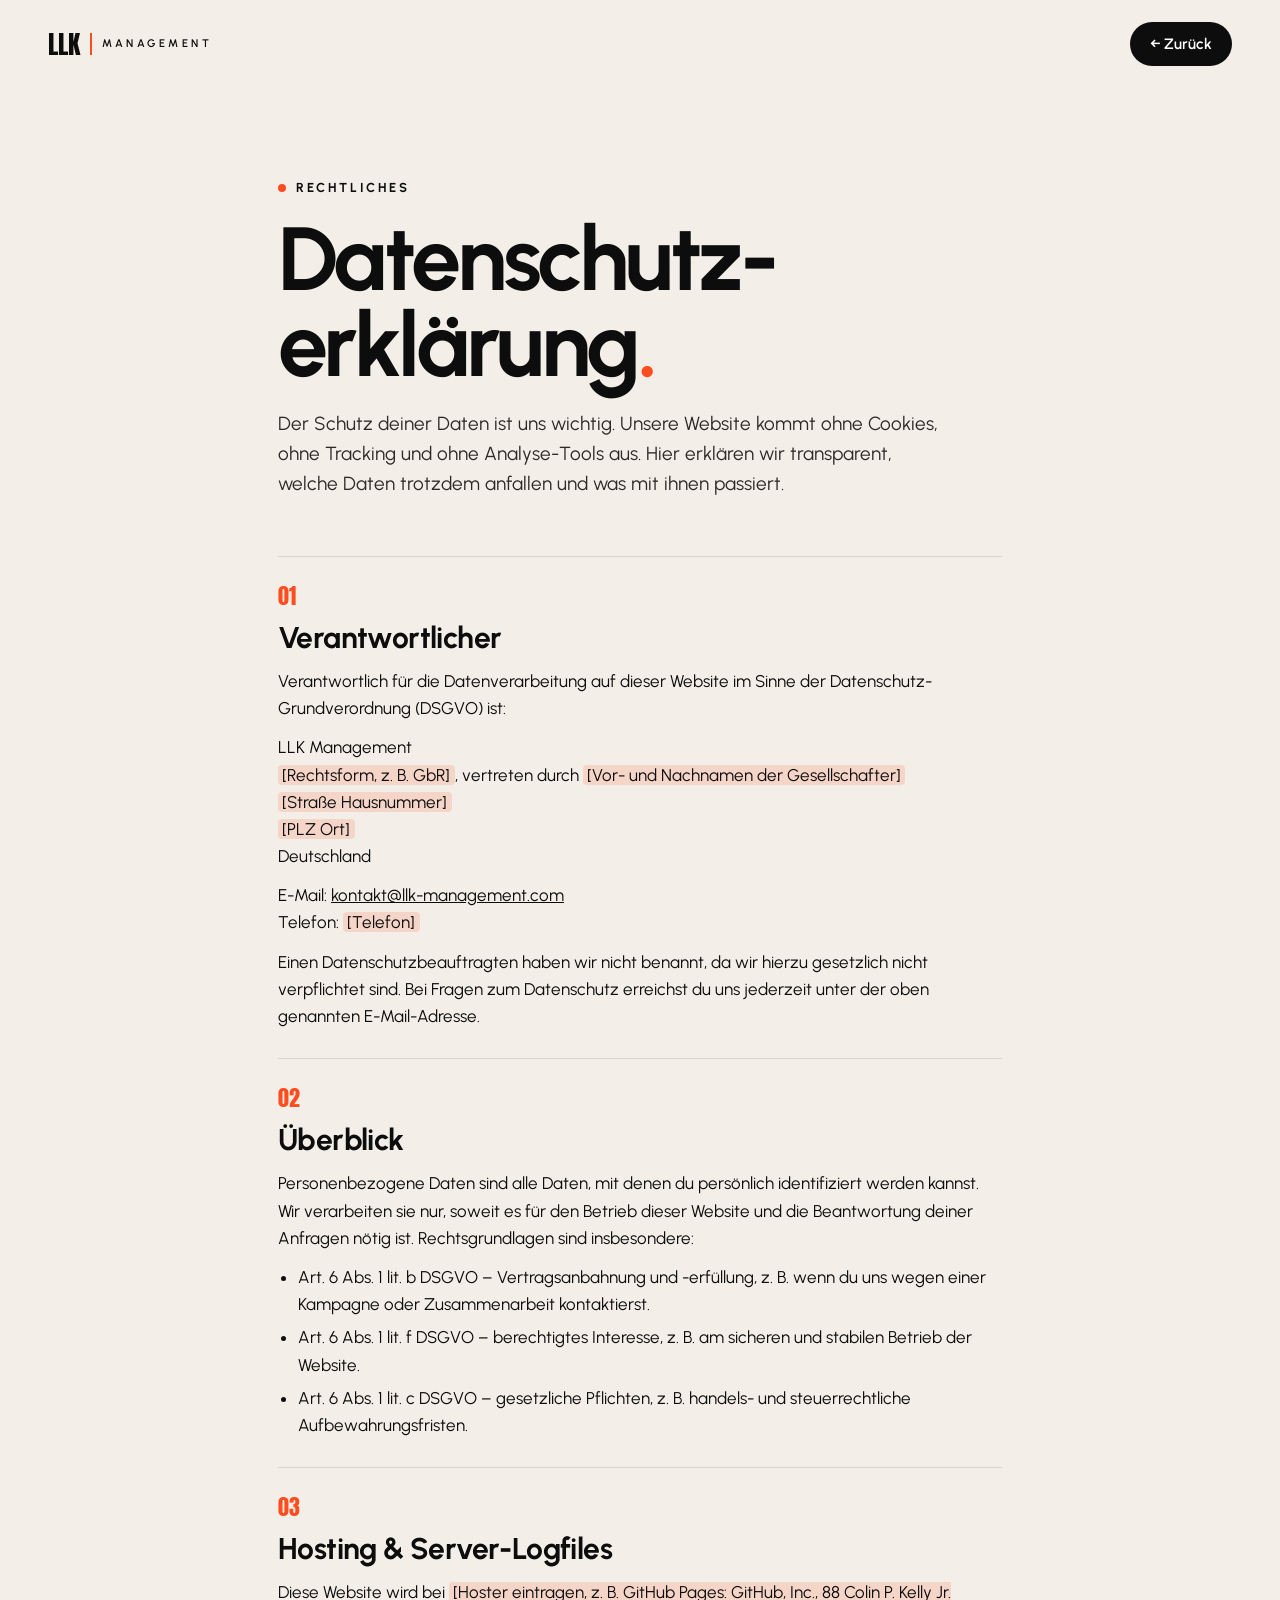
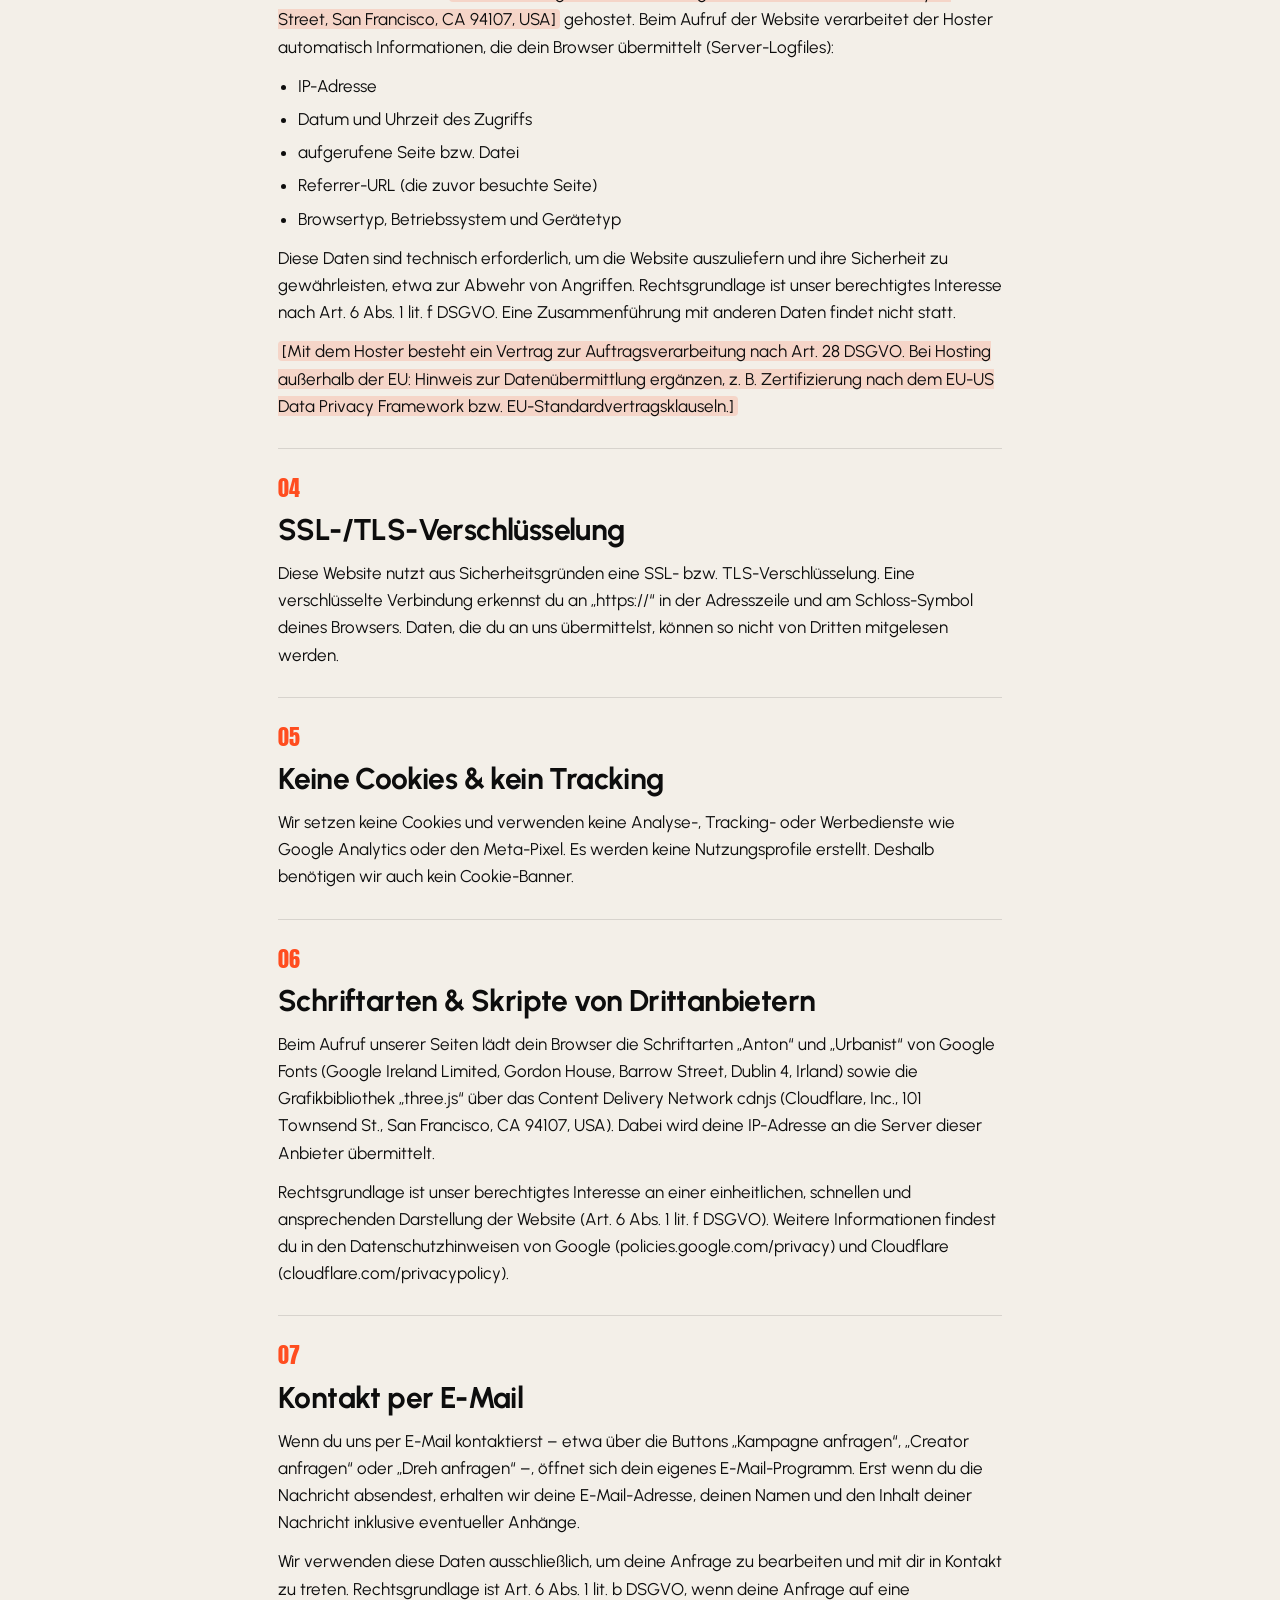
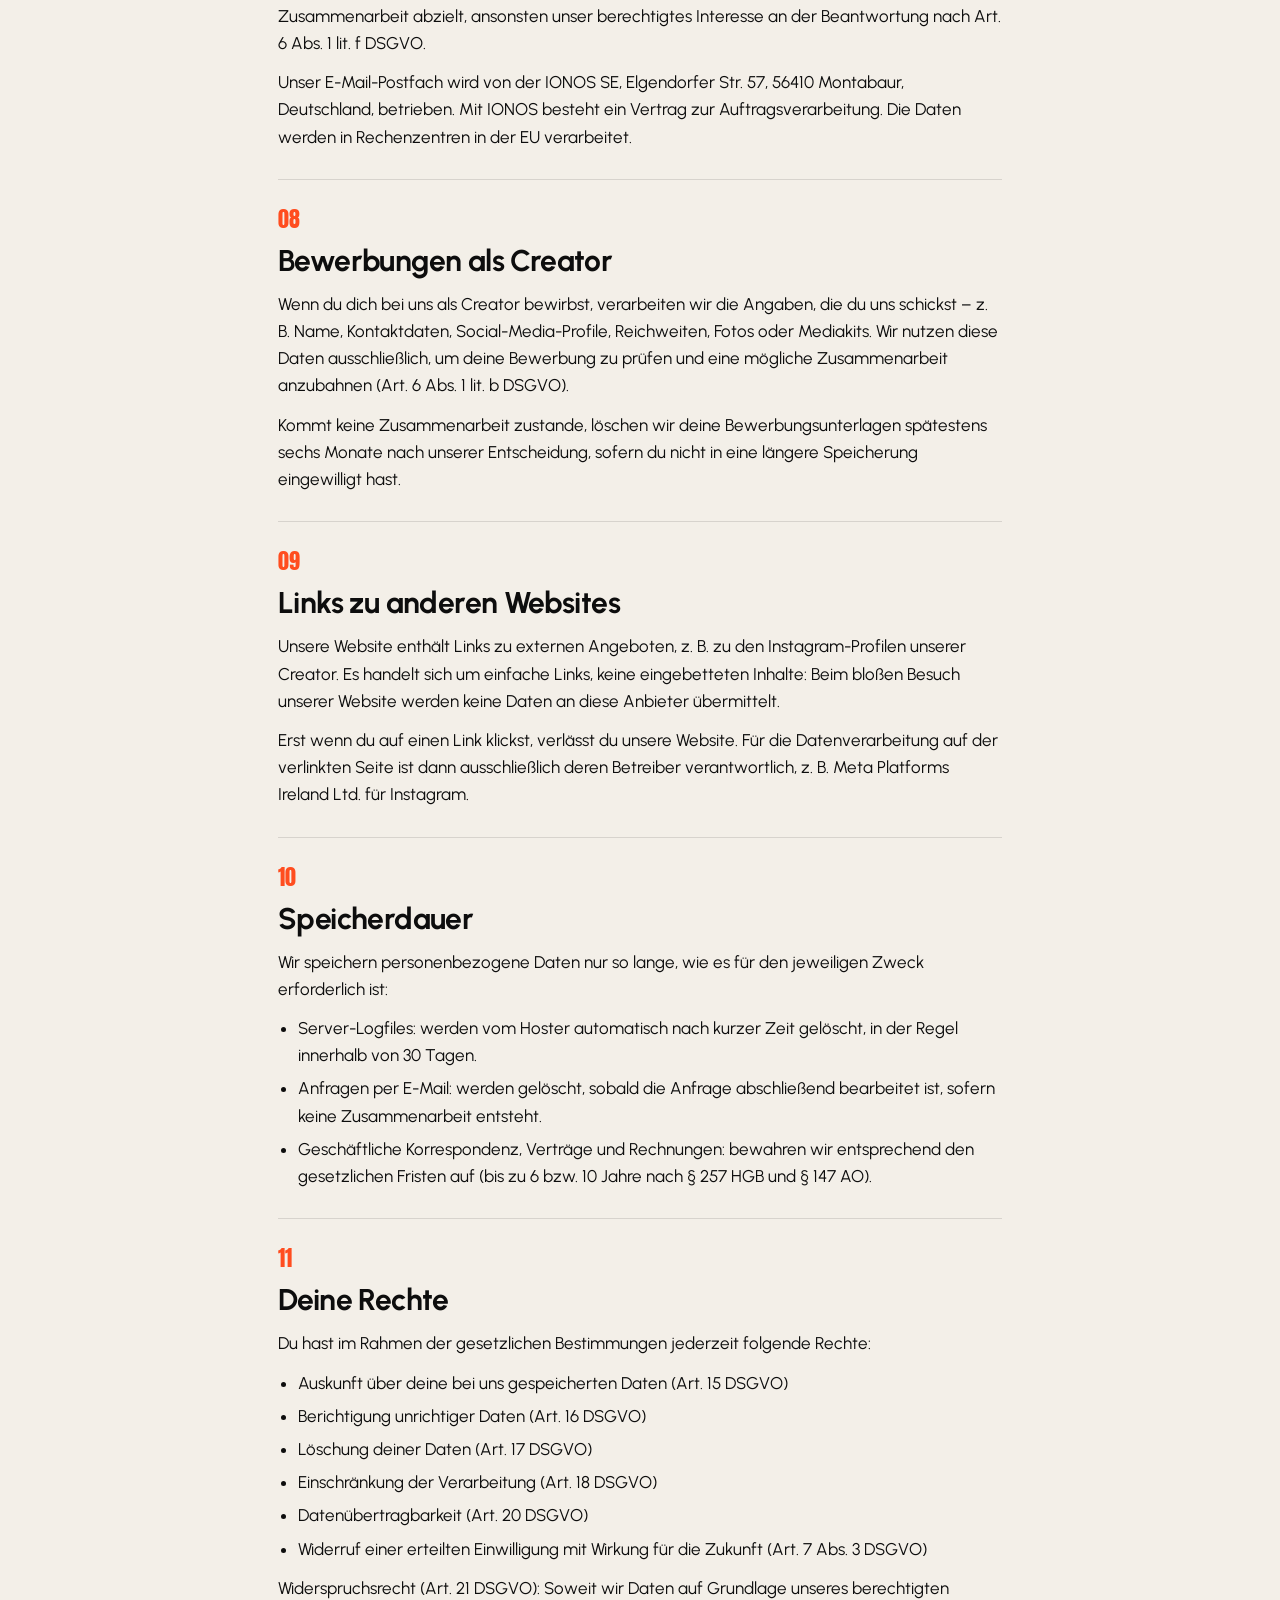
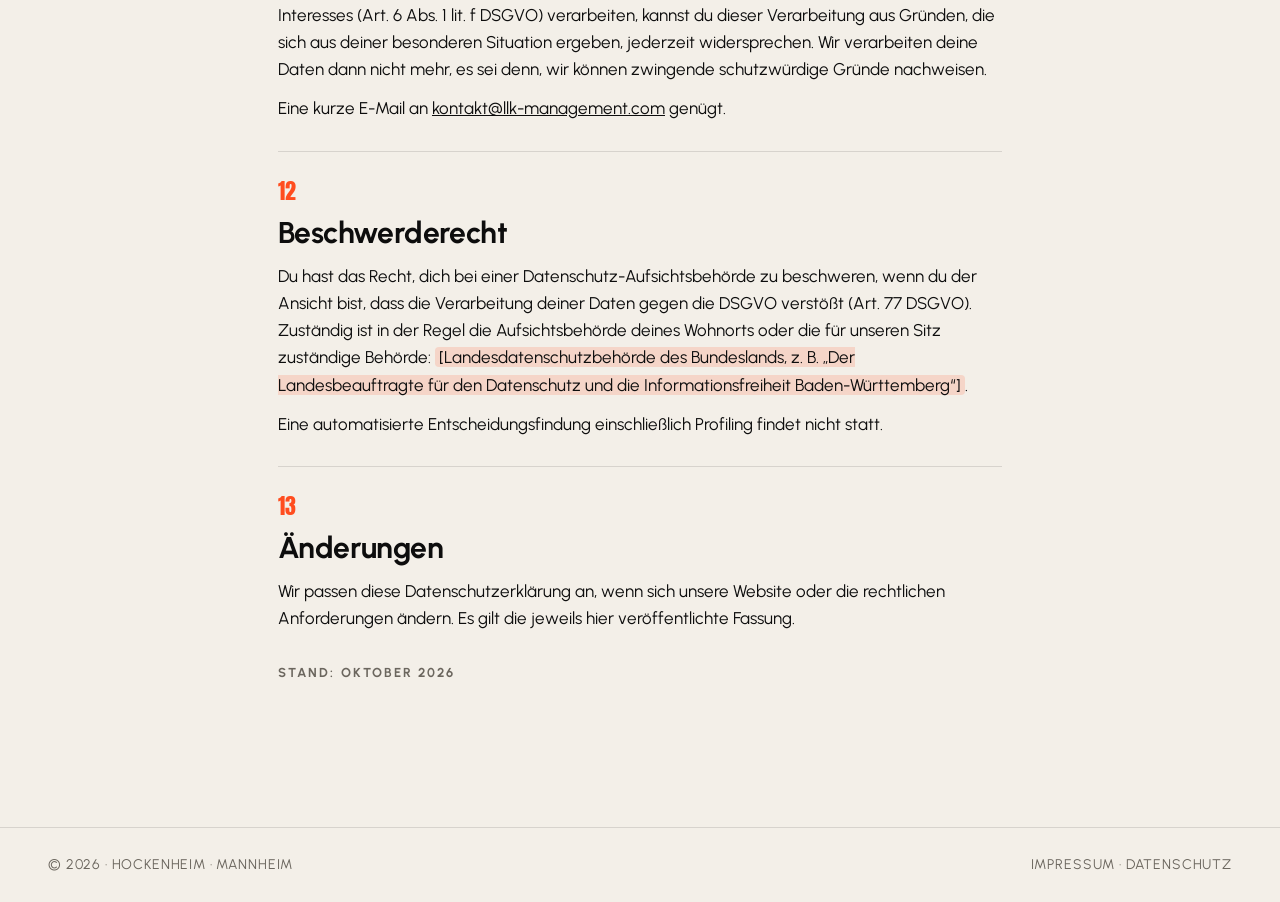
==== datenschutz.html @ 0dcd786d "Add files via upload" ====
<!doctype html>
<html lang="de">
<head>
<meta charset="utf-8">
<meta name="viewport" content="width=device-width, initial-scale=1">
<title>Datenschutzerklärung – LLK Management</title>
<link rel="preconnect" href="https://fonts.googleapis.com">
<link rel="preconnect" href="https://fonts.gstatic.com" crossorigin>
<link href="https://fonts.googleapis.com/css2?family=Anton&family=Urbanist:wght@400;500;600;700;800&display=swap" rel="stylesheet">
<style>
:root{--cream:#f3efe8;--ink:#0d0d0d;--muted:#6b665e;--line:rgba(13,13,13,.12);--orange:#ff4d1f;--display:"Anton",Impact,sans-serif;--sans:"Urbanist",system-ui,-apple-system,"Segoe UI",sans-serif;--pad:clamp(16px,4vw,48px)}
*{box-sizing:border-box;margin:0;padding:0}
html{-webkit-text-size-adjust:100%}
body{background:var(--cream);color:var(--ink);font-family:var(--sans);font-size:17px;line-height:1.6;-webkit-font-smoothing:antialiased}
a{color:inherit}
::selection{background:var(--orange);color:#fff}
.top{display:flex;align-items:center;justify-content:space-between;gap:16px;padding:22px var(--pad)}
.logo{display:flex;align-items:center;gap:10px;font-weight:800;text-decoration:none}
.logo b{font-family:var(--display);font-weight:400;font-size:26px;line-height:1}
.logo i{width:2px;height:22px;background:var(--orange);display:block}
.logo span{font-size:11px;letter-spacing:.32em;font-weight:600}
.back{display:inline-flex;align-items:center;gap:10px;height:44px;padding:0 20px;border-radius:999px;background:var(--ink);color:#fff;text-decoration:none;font-weight:600;font-size:15px;transition:background .3s}
.back:hover{background:var(--orange)}
main{max-width:820px;margin:0 auto;padding:clamp(40px,7vw,90px) var(--pad) clamp(70px,9vw,130px)}
.eyebrow{font-size:13px;letter-spacing:.2em;font-weight:700;text-transform:uppercase;display:flex;align-items:center;gap:10px}
.eyebrow::before{content:"";width:8px;height:8px;border-radius:50%;background:var(--orange)}
h1{font-size:clamp(40px,7vw,92px);line-height:.95;font-weight:700;letter-spacing:-.04em;margin:18px 0 22px;hyphens:auto;-webkit-hyphens:auto;overflow-wrap:break-word}
h1 em{font-style:normal;color:var(--orange)}
.lead{font-size:19px;color:#2d2a26;max-width:60ch;margin-bottom:clamp(30px,5vw,56px)}
section{padding:28px 0;border-top:1px solid var(--line)}
.num{font-family:var(--display);font-size:22px;color:var(--orange);line-height:1}
h2{font-size:clamp(22px,2.6vw,30px);line-height:1.1;font-weight:700;letter-spacing:-.02em;margin:8px 0 14px}
p+p,p+ul,ul+p{margin-top:12px}
ul{padding-left:1.2em}
li{margin-top:6px}
mark{background:rgba(255,77,31,.16);color:inherit;padding:0 .25em;border-radius:4px}
.stand{margin-top:30px;font-size:13px;letter-spacing:.16em;font-weight:700;color:var(--muted);text-transform:uppercase}
footer{padding:26px var(--pad);border-top:1px solid var(--line);display:flex;justify-content:space-between;gap:16px;flex-wrap:wrap;font-size:14px;color:var(--muted);letter-spacing:.06em}
footer a{text-decoration:none}footer a:hover{color:var(--orange)}
</style>
</head>
<body>

<header class="top">
  <a href="index.html" class="logo" aria-label="LLK Management – Startseite"><b>LLK</b><i></i><span>MANAGEMENT</span></a>
  <a href="index.html" class="back">← Zurück</a>
</header>

<main>
  <span class="eyebrow">Rechtliches</span>
  <h1>Datenschutz&shy;erklärung<em>.</em></h1>
  <p class="lead">Der Schutz deiner Daten ist uns wichtig. Unsere Website kommt ohne Cookies, ohne Tracking und ohne Analyse-Tools aus. Hier erklären wir transparent, welche Daten trotzdem anfallen und was mit ihnen passiert.</p>

  <section>
    <span class="num">01</span>
    <h2>Verantwortlicher</h2>
    <p>Verantwortlich für die Datenverarbeitung auf dieser Website im Sinne der Datenschutz-Grundverordnung (DSGVO) ist:</p>
    <p>LLK Management<br>
    <mark>[Rechtsform, z. B. GbR]</mark>, vertreten durch <mark>[Vor- und Nachnamen der Gesellschafter]</mark><br>
    <mark>[Straße Hausnummer]</mark><br>
    <mark>[PLZ Ort]</mark><br>
    Deutschland</p>
    <p>E-Mail: <a href="mailto:kontakt@llk-management.com">kontakt@llk-management.com</a><br>
    Telefon: <mark>[Telefon]</mark></p>
    <p>Einen Datenschutzbeauftragten haben wir nicht benannt, da wir hierzu gesetzlich nicht verpflichtet sind. Bei Fragen zum Datenschutz erreichst du uns jederzeit unter der oben genannten E-Mail-Adresse.</p>
  </section>

  <section>
    <span class="num">02</span>
    <h2>Überblick</h2>
    <p>Personenbezogene Daten sind alle Daten, mit denen du persönlich identifiziert werden kannst. Wir verarbeiten sie nur, soweit es für den Betrieb dieser Website und die Beantwortung deiner Anfragen nötig ist. Rechtsgrundlagen sind insbesondere:</p>
    <ul>
      <li>Art. 6 Abs. 1 lit. b DSGVO – Vertragsanbahnung und -erfüllung, z. B. wenn du uns wegen einer Kampagne oder Zusammenarbeit kontaktierst.</li>
      <li>Art. 6 Abs. 1 lit. f DSGVO – berechtigtes Interesse, z. B. am sicheren und stabilen Betrieb der Website.</li>
      <li>Art. 6 Abs. 1 lit. c DSGVO – gesetzliche Pflichten, z. B. handels- und steuerrechtliche Aufbewahrungsfristen.</li>
    </ul>
  </section>

  <section>
    <span class="num">03</span>
    <h2>Hosting &amp; Server-Logfiles</h2>
    <p>Diese Website wird bei <mark>[Hoster eintragen, z. B. GitHub Pages: GitHub, Inc., 88 Colin P. Kelly Jr. Street, San Francisco, CA 94107, USA]</mark> gehostet. Beim Aufruf der Website verarbeitet der Hoster automatisch Informationen, die dein Browser übermittelt (Server-Logfiles):</p>
    <ul>
      <li>IP-Adresse</li>
      <li>Datum und Uhrzeit des Zugriffs</li>
      <li>aufgerufene Seite bzw. Datei</li>
      <li>Referrer-URL (die zuvor besuchte Seite)</li>
      <li>Browsertyp, Betriebssystem und Gerätetyp</li>
    </ul>
    <p>Diese Daten sind technisch erforderlich, um die Website auszuliefern und ihre Sicherheit zu gewährleisten, etwa zur Abwehr von Angriffen. Rechtsgrundlage ist unser berechtigtes Interesse nach Art. 6 Abs. 1 lit. f DSGVO. Eine Zusammenführung mit anderen Daten findet nicht statt.</p>
    <p><mark>[Mit dem Hoster besteht ein Vertrag zur Auftragsverarbeitung nach Art. 28 DSGVO. Bei Hosting außerhalb der EU: Hinweis zur Datenübermittlung ergänzen, z. B. Zertifizierung nach dem EU-US Data Privacy Framework bzw. EU-Standardvertragsklauseln.]</mark></p>
  </section>

  <section>
    <span class="num">04</span>
    <h2>SSL-/TLS-Verschlüsselung</h2>
    <p>Diese Website nutzt aus Sicherheitsgründen eine SSL- bzw. TLS-Verschlüsselung. Eine verschlüsselte Verbindung erkennst du an „https://“ in der Adresszeile und am Schloss-Symbol deines Browsers. Daten, die du an uns übermittelst, können so nicht von Dritten mitgelesen werden.</p>
  </section>

  <section>
    <span class="num">05</span>
    <h2>Keine Cookies &amp; kein Tracking</h2>
    <p>Wir setzen keine Cookies und verwenden keine Analyse-, Tracking- oder Werbedienste wie Google Analytics oder den Meta-Pixel. Es werden keine Nutzungsprofile erstellt. Deshalb benötigen wir auch kein Cookie-Banner.</p>
  </section>

  <section>
    <span class="num">06</span>
    <h2>Schriftarten &amp; Skripte von Drittanbietern</h2>
    <p>Beim Aufruf unserer Seiten lädt dein Browser die Schriftarten „Anton“ und „Urbanist“ von Google Fonts (Google Ireland Limited, Gordon House, Barrow Street, Dublin 4, Irland) sowie die Grafikbibliothek „three.js“ über das Content Delivery Network cdnjs (Cloudflare, Inc., 101 Townsend St., San Francisco, CA 94107, USA). Dabei wird deine IP-Adresse an die Server dieser Anbieter übermittelt.</p>
    <p>Rechtsgrundlage ist unser berechtigtes Interesse an einer einheitlichen, schnellen und ansprechenden Darstellung der Website (Art. 6 Abs. 1 lit. f DSGVO). Weitere Informationen findest du in den Datenschutzhinweisen von Google (policies.google.com/privacy) und Cloudflare (cloudflare.com/privacypolicy).</p>
  </section>

  <section>
    <span class="num">07</span>
    <h2>Kontakt per E-Mail</h2>
    <p>Wenn du uns per E-Mail kontaktierst – etwa über die Buttons „Kampagne anfragen“, „Creator anfragen“ oder „Dreh anfragen“ –, öffnet sich dein eigenes E-Mail-Programm. Erst wenn du die Nachricht absendest, erhalten wir deine E-Mail-Adresse, deinen Namen und den Inhalt deiner Nachricht inklusive eventueller Anhänge.</p>
    <p>Wir verwenden diese Daten ausschließlich, um deine Anfrage zu bearbeiten und mit dir in Kontakt zu treten. Rechtsgrundlage ist Art. 6 Abs. 1 lit. b DSGVO, wenn deine Anfrage auf eine Zusammenarbeit abzielt, ansonsten unser berechtigtes Interesse an der Beantwortung nach Art. 6 Abs. 1 lit. f DSGVO.</p>
    <p>Unser E-Mail-Postfach wird von der IONOS SE, Elgendorfer Str. 57, 56410 Montabaur, Deutschland, betrieben. Mit IONOS besteht ein Vertrag zur Auftragsverarbeitung. Die Daten werden in Rechenzentren in der EU verarbeitet.</p>
  </section>

  <section>
    <span class="num">08</span>
    <h2>Bewerbungen als Creator</h2>
    <p>Wenn du dich bei uns als Creator bewirbst, verarbeiten wir die Angaben, die du uns schickst – z. B. Name, Kontaktdaten, Social-Media-Profile, Reichweiten, Fotos oder Mediakits. Wir nutzen diese Daten ausschließlich, um deine Bewerbung zu prüfen und eine mögliche Zusammenarbeit anzubahnen (Art. 6 Abs. 1 lit. b DSGVO).</p>
    <p>Kommt keine Zusammenarbeit zustande, löschen wir deine Bewerbungsunterlagen spätestens sechs Monate nach unserer Entscheidung, sofern du nicht in eine längere Speicherung eingewilligt hast.</p>
  </section>

  <section>
    <span class="num">09</span>
    <h2>Links zu anderen Websites</h2>
    <p>Unsere Website enthält Links zu externen Angeboten, z. B. zu den Instagram-Profilen unserer Creator. Es handelt sich um einfache Links, keine eingebetteten Inhalte: Beim bloßen Besuch unserer Website werden keine Daten an diese Anbieter übermittelt.</p>
    <p>Erst wenn du auf einen Link klickst, verlässt du unsere Website. Für die Datenverarbeitung auf der verlinkten Seite ist dann ausschließlich deren Betreiber verantwortlich, z. B. Meta Platforms Ireland Ltd. für Instagram.</p>
  </section>

  <section>
    <span class="num">10</span>
    <h2>Speicherdauer</h2>
    <p>Wir speichern personenbezogene Daten nur so lange, wie es für den jeweiligen Zweck erforderlich ist:</p>
    <ul>
      <li>Server-Logfiles: werden vom Hoster automatisch nach kurzer Zeit gelöscht, in der Regel innerhalb von 30 Tagen.</li>
      <li>Anfragen per E-Mail: werden gelöscht, sobald die Anfrage abschließend bearbeitet ist, sofern keine Zusammenarbeit entsteht.</li>
      <li>Geschäftliche Korrespondenz, Verträge und Rechnungen: bewahren wir entsprechend den gesetzlichen Fristen auf (bis zu 6 bzw. 10 Jahre nach § 257 HGB und § 147 AO).</li>
    </ul>
  </section>

  <section>
    <span class="num">11</span>
    <h2>Deine Rechte</h2>
    <p>Du hast im Rahmen der gesetzlichen Bestimmungen jederzeit folgende Rechte:</p>
    <ul>
      <li>Auskunft über deine bei uns gespeicherten Daten (Art. 15 DSGVO)</li>
      <li>Berichtigung unrichtiger Daten (Art. 16 DSGVO)</li>
      <li>Löschung deiner Daten (Art. 17 DSGVO)</li>
      <li>Einschränkung der Verarbeitung (Art. 18 DSGVO)</li>
      <li>Datenübertragbarkeit (Art. 20 DSGVO)</li>
      <li>Widerruf einer erteilten Einwilligung mit Wirkung für die Zukunft (Art. 7 Abs. 3 DSGVO)</li>
    </ul>
    <p>Widerspruchsrecht (Art. 21 DSGVO): Soweit wir Daten auf Grundlage unseres berechtigten Interesses (Art. 6 Abs. 1 lit. f DSGVO) verarbeiten, kannst du dieser Verarbeitung aus Gründen, die sich aus deiner besonderen Situation ergeben, jederzeit widersprechen. Wir verarbeiten deine Daten dann nicht mehr, es sei denn, wir können zwingende schutzwürdige Gründe nachweisen.</p>
    <p>Eine kurze E-Mail an <a href="mailto:kontakt@llk-management.com">kontakt@llk-management.com</a> genügt.</p>
  </section>

  <section>
    <span class="num">12</span>
    <h2>Beschwerderecht</h2>
    <p>Du hast das Recht, dich bei einer Datenschutz-Aufsichtsbehörde zu beschweren, wenn du der Ansicht bist, dass die Verarbeitung deiner Daten gegen die DSGVO verstößt (Art. 77 DSGVO). Zuständig ist in der Regel die Aufsichtsbehörde deines Wohnorts oder die für unseren Sitz zuständige Behörde: <mark>[Landesdatenschutzbehörde des Bundeslands, z. B. „Der Landesbeauftragte für den Datenschutz und die Informationsfreiheit Baden-Württemberg“]</mark>.</p>
    <p>Eine automatisierte Entscheidungsfindung einschließlich Profiling findet nicht statt.</p>
  </section>

  <section>
    <span class="num">13</span>
    <h2>Änderungen</h2>
    <p>Wir passen diese Datenschutzerklärung an, wenn sich unsere Website oder die rechtlichen Anforderungen ändern. Es gilt die jeweils hier veröffentlichte Fassung.</p>
    <p class="stand">Stand: Oktober 2026</p>
  </section>
</main>

<footer>
  <span>© 2026 · HOCKENHEIM · MANNHEIM</span>
  <span><a href="impressum.html">IMPRESSUM</a> · <a href="datenschutz.html">DATENSCHUTZ</a></span>
</footer>

</body>
</html>
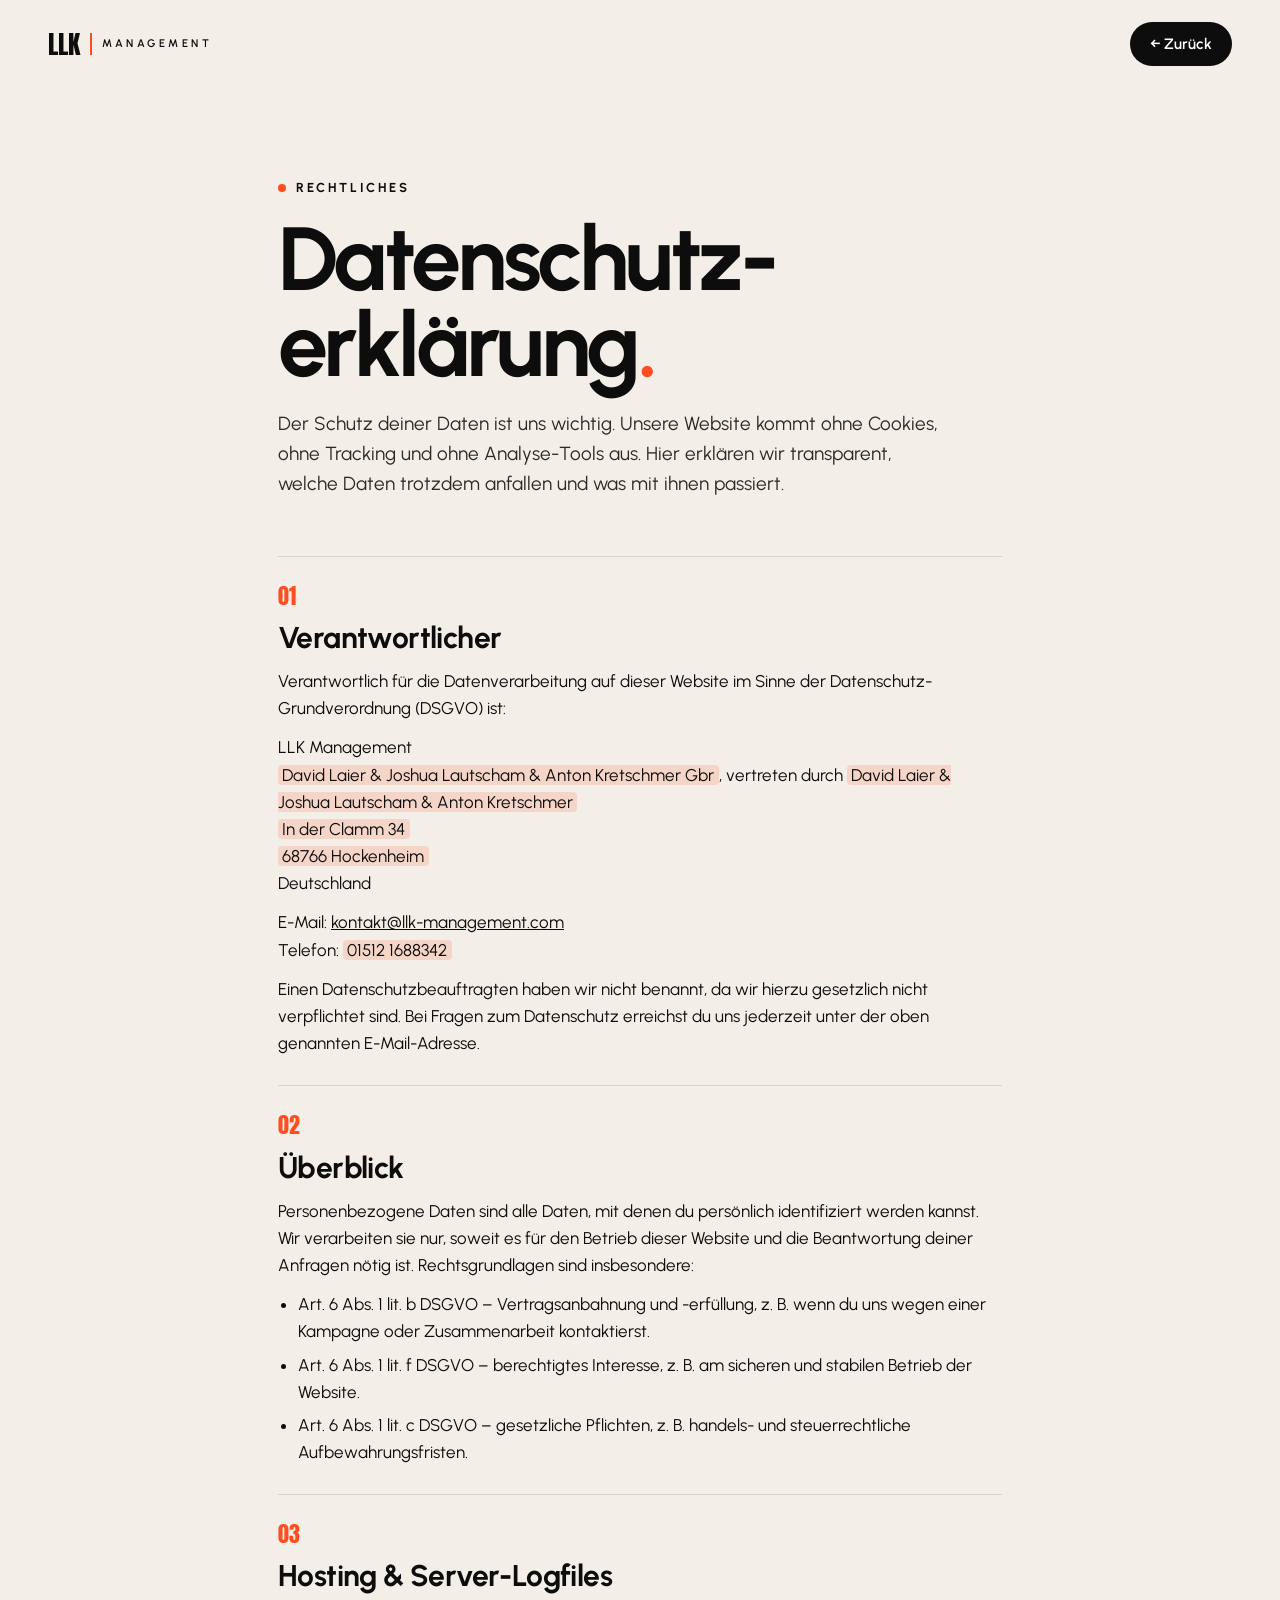
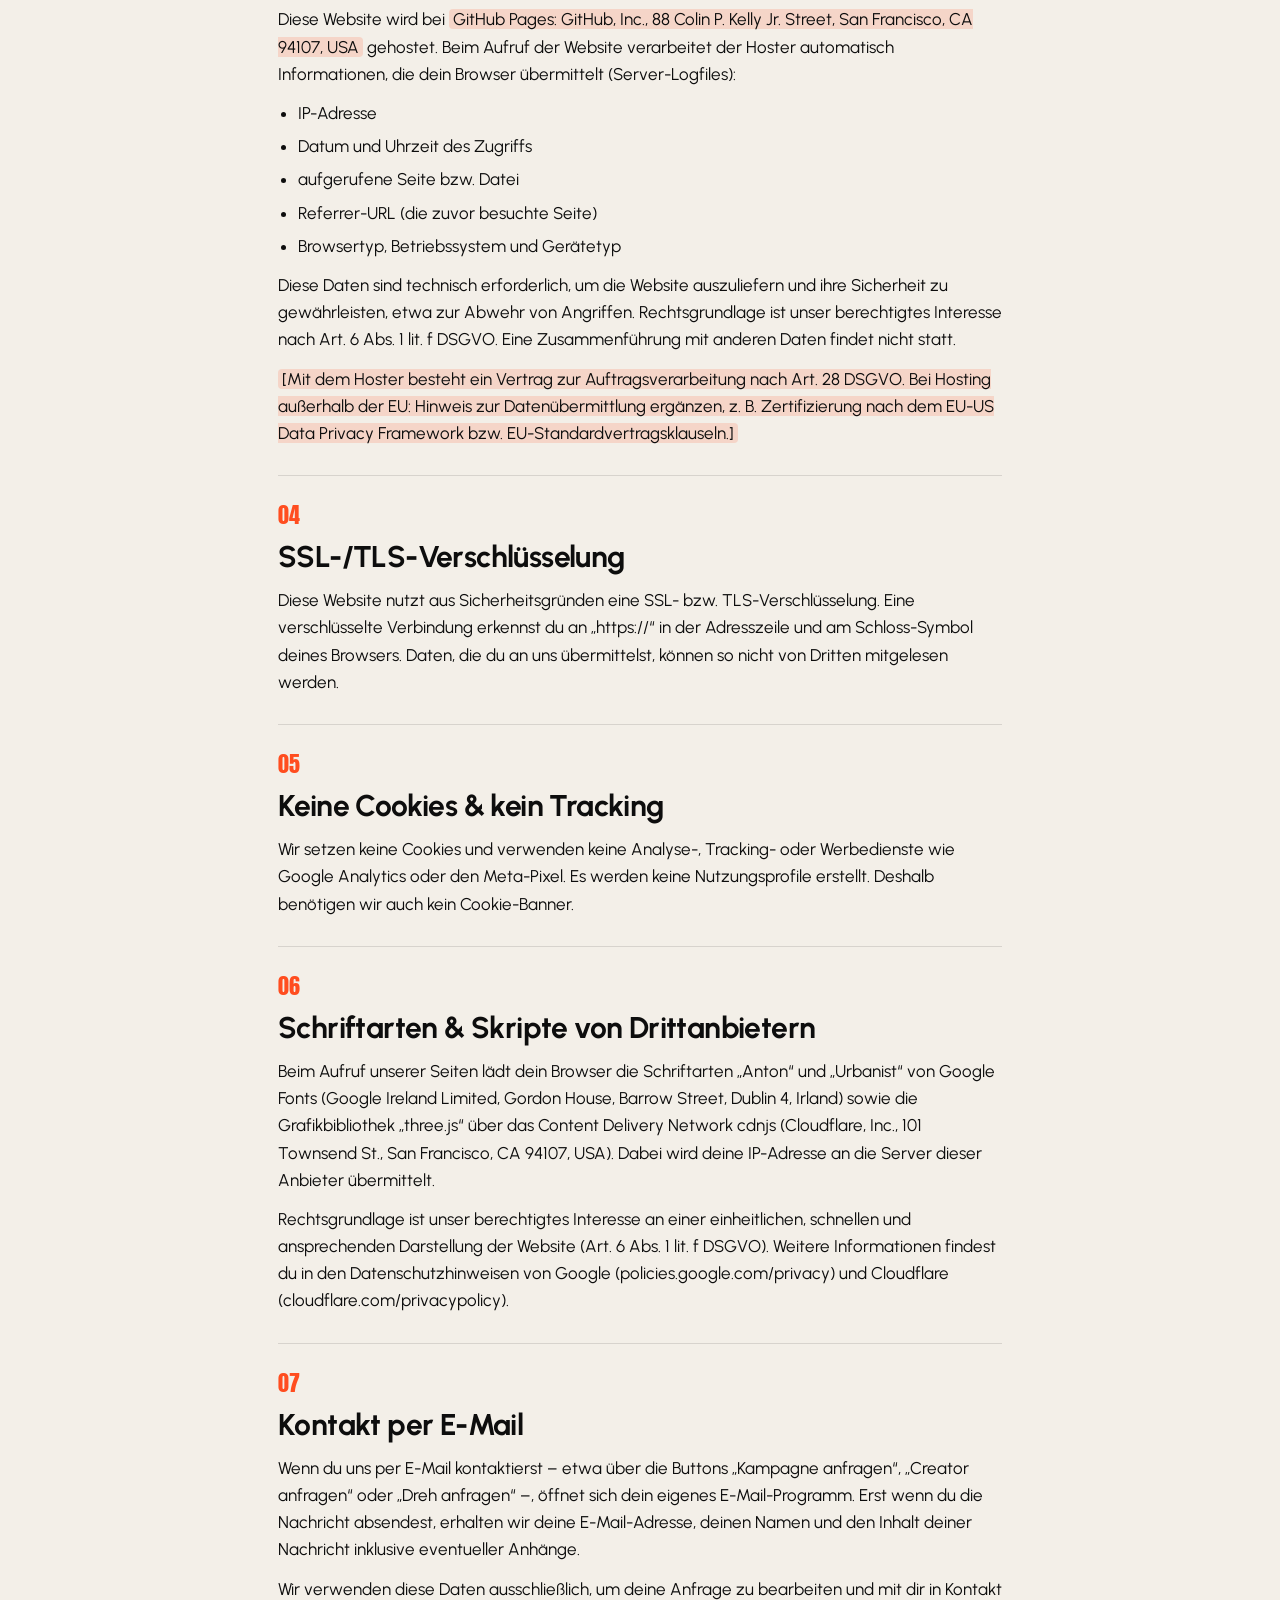
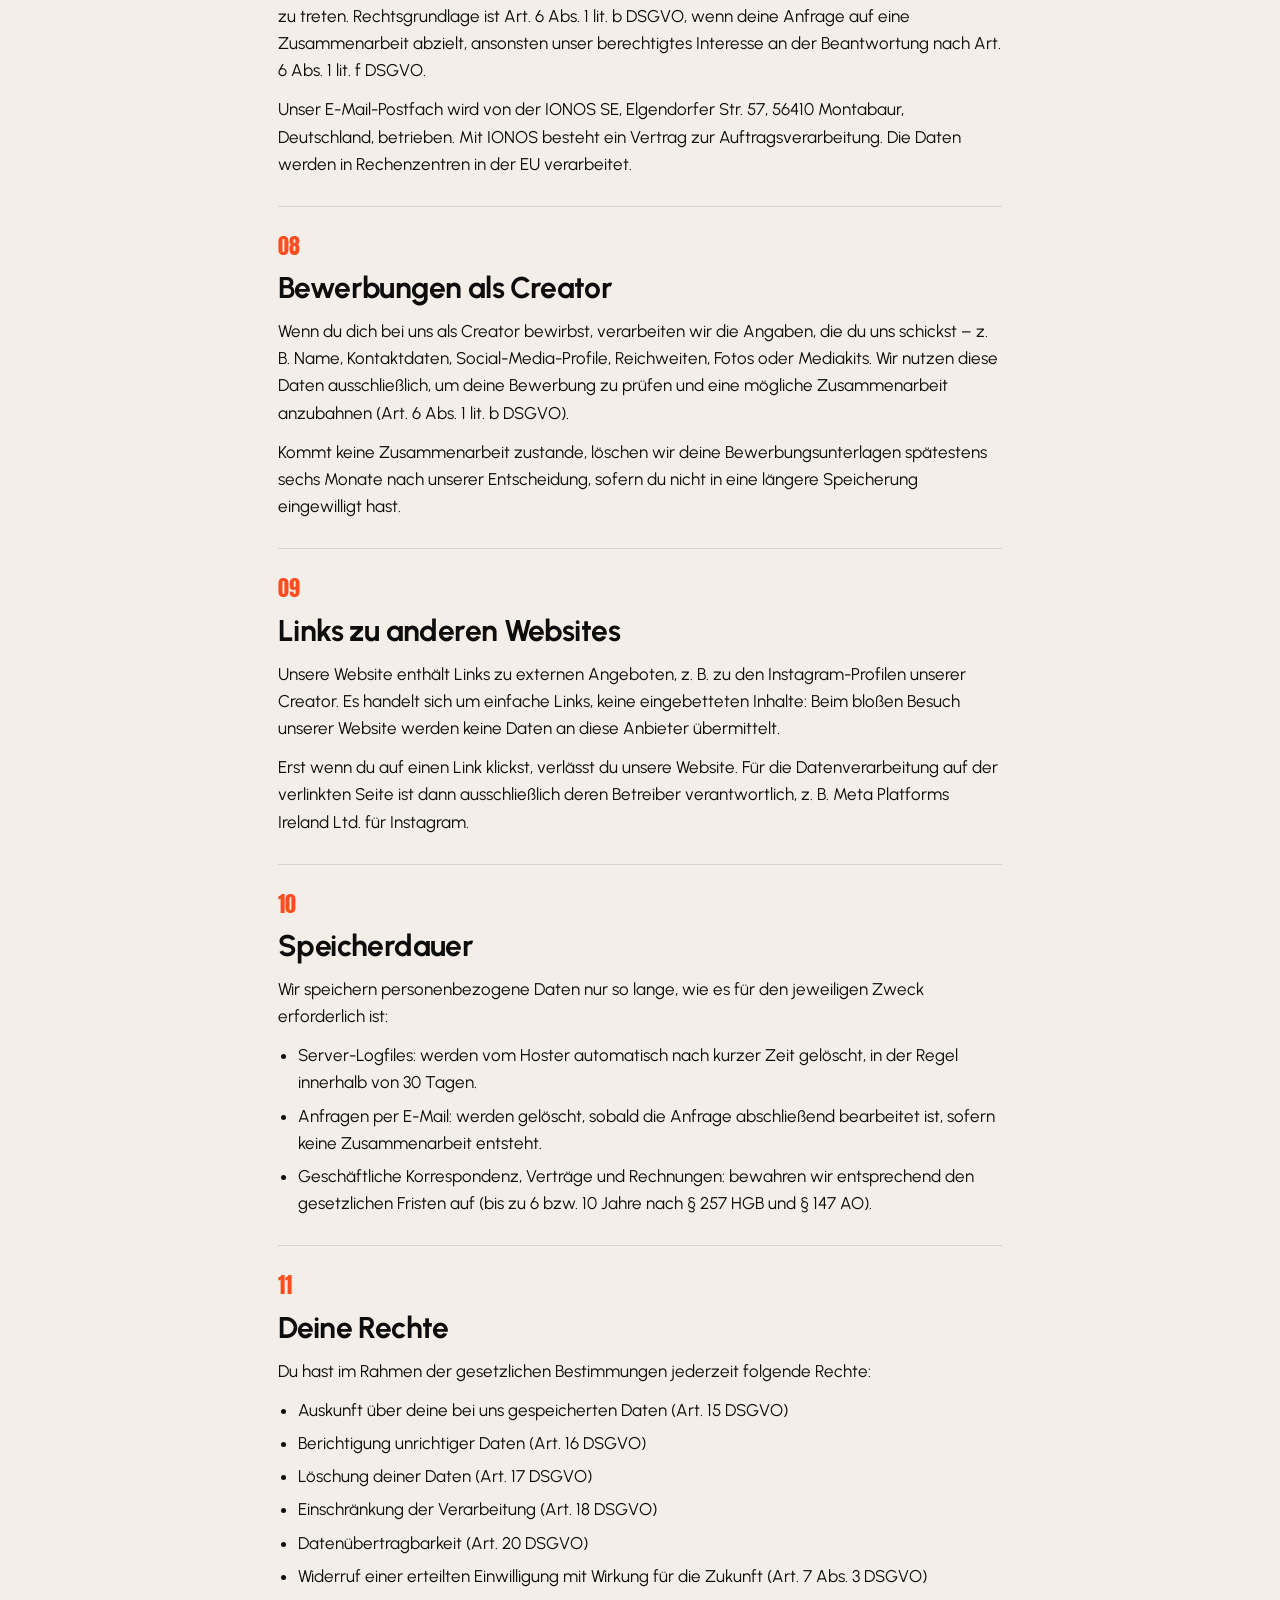
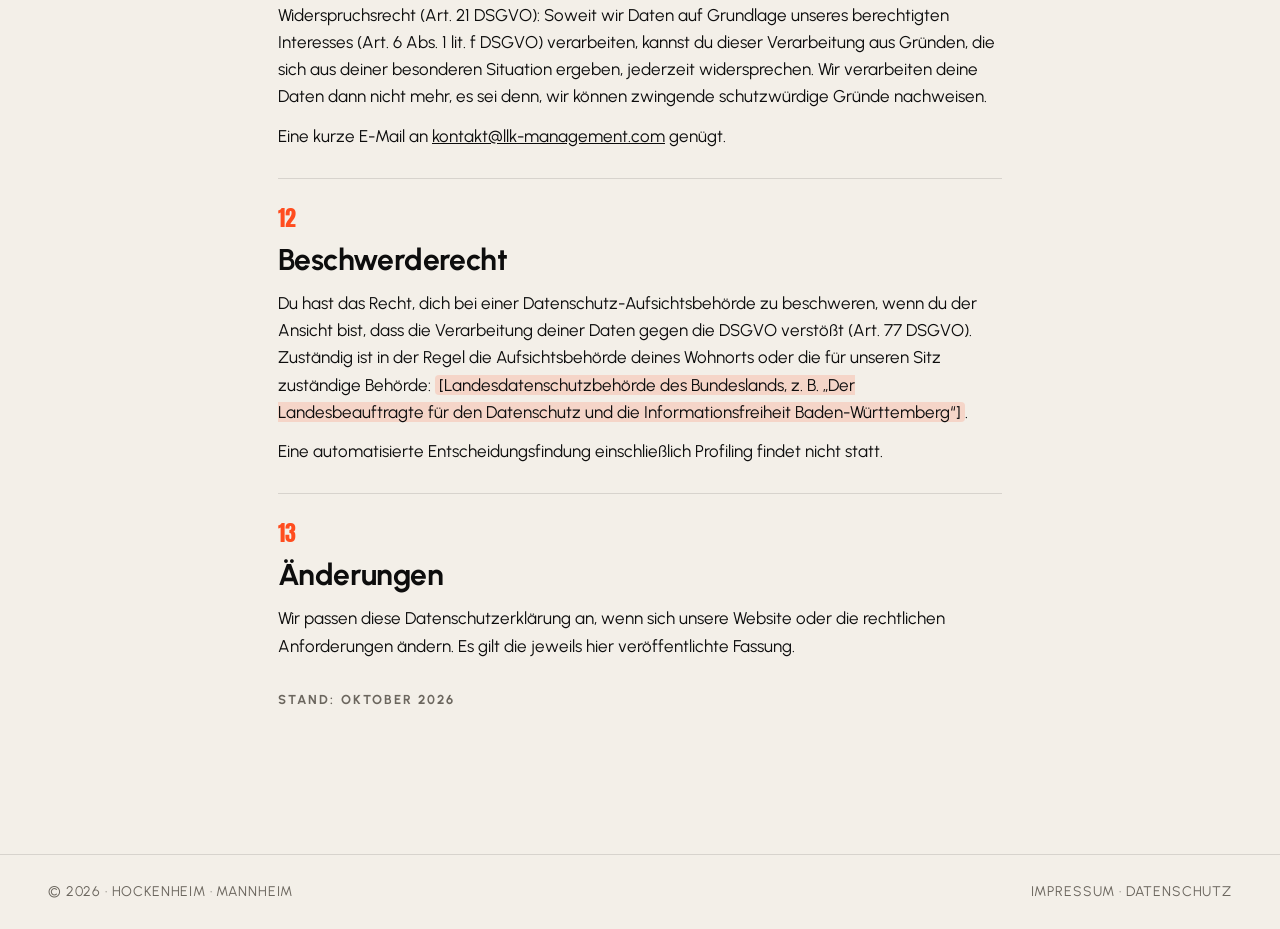
==== commit d11f215c: "Update contact information and hosting details" ====
--- a/datenschutz.html
+++ b/datenschutz.html
@@ -56,12 +56,12 @@
     <h2>Verantwortlicher</h2>
     <p>Verantwortlich für die Datenverarbeitung auf dieser Website im Sinne der Datenschutz-Grundverordnung (DSGVO) ist:</p>
     <p>LLK Management<br>
-    <mark>[Rechtsform, z. B. GbR]</mark>, vertreten durch <mark>[Vor- und Nachnamen der Gesellschafter]</mark><br>
-    <mark>[Straße Hausnummer]</mark><br>
-    <mark>[PLZ Ort]</mark><br>
+    <mark>David Laier & Joshua Lautscham & Anton Kretschmer Gbr</mark>, vertreten durch <mark>David Laier & Joshua Lautscham & Anton Kretschmer</mark><br>
+    <mark>In der Clamm 34</mark><br>
+    <mark>68766 Hockenheim</mark><br>
     Deutschland</p>
     <p>E-Mail: <a href="mailto:kontakt@llk-management.com">kontakt@llk-management.com</a><br>
-    Telefon: <mark>[Telefon]</mark></p>
+    Telefon: <mark>01512 1688342</mark></p>
     <p>Einen Datenschutzbeauftragten haben wir nicht benannt, da wir hierzu gesetzlich nicht verpflichtet sind. Bei Fragen zum Datenschutz erreichst du uns jederzeit unter der oben genannten E-Mail-Adresse.</p>
   </section>
 
@@ -79,7 +79,7 @@
   <section>
     <span class="num">03</span>
     <h2>Hosting &amp; Server-Logfiles</h2>
-    <p>Diese Website wird bei <mark>[Hoster eintragen, z. B. GitHub Pages: GitHub, Inc., 88 Colin P. Kelly Jr. Street, San Francisco, CA 94107, USA]</mark> gehostet. Beim Aufruf der Website verarbeitet der Hoster automatisch Informationen, die dein Browser übermittelt (Server-Logfiles):</p>
+    <p>Diese Website wird bei <mark> GitHub Pages: GitHub, Inc., 88 Colin P. Kelly Jr. Street, San Francisco, CA 94107, USA</mark> gehostet. Beim Aufruf der Website verarbeitet der Hoster automatisch Informationen, die dein Browser übermittelt (Server-Logfiles):</p>
     <ul>
       <li>IP-Adresse</li>
       <li>Datum und Uhrzeit des Zugriffs</li>
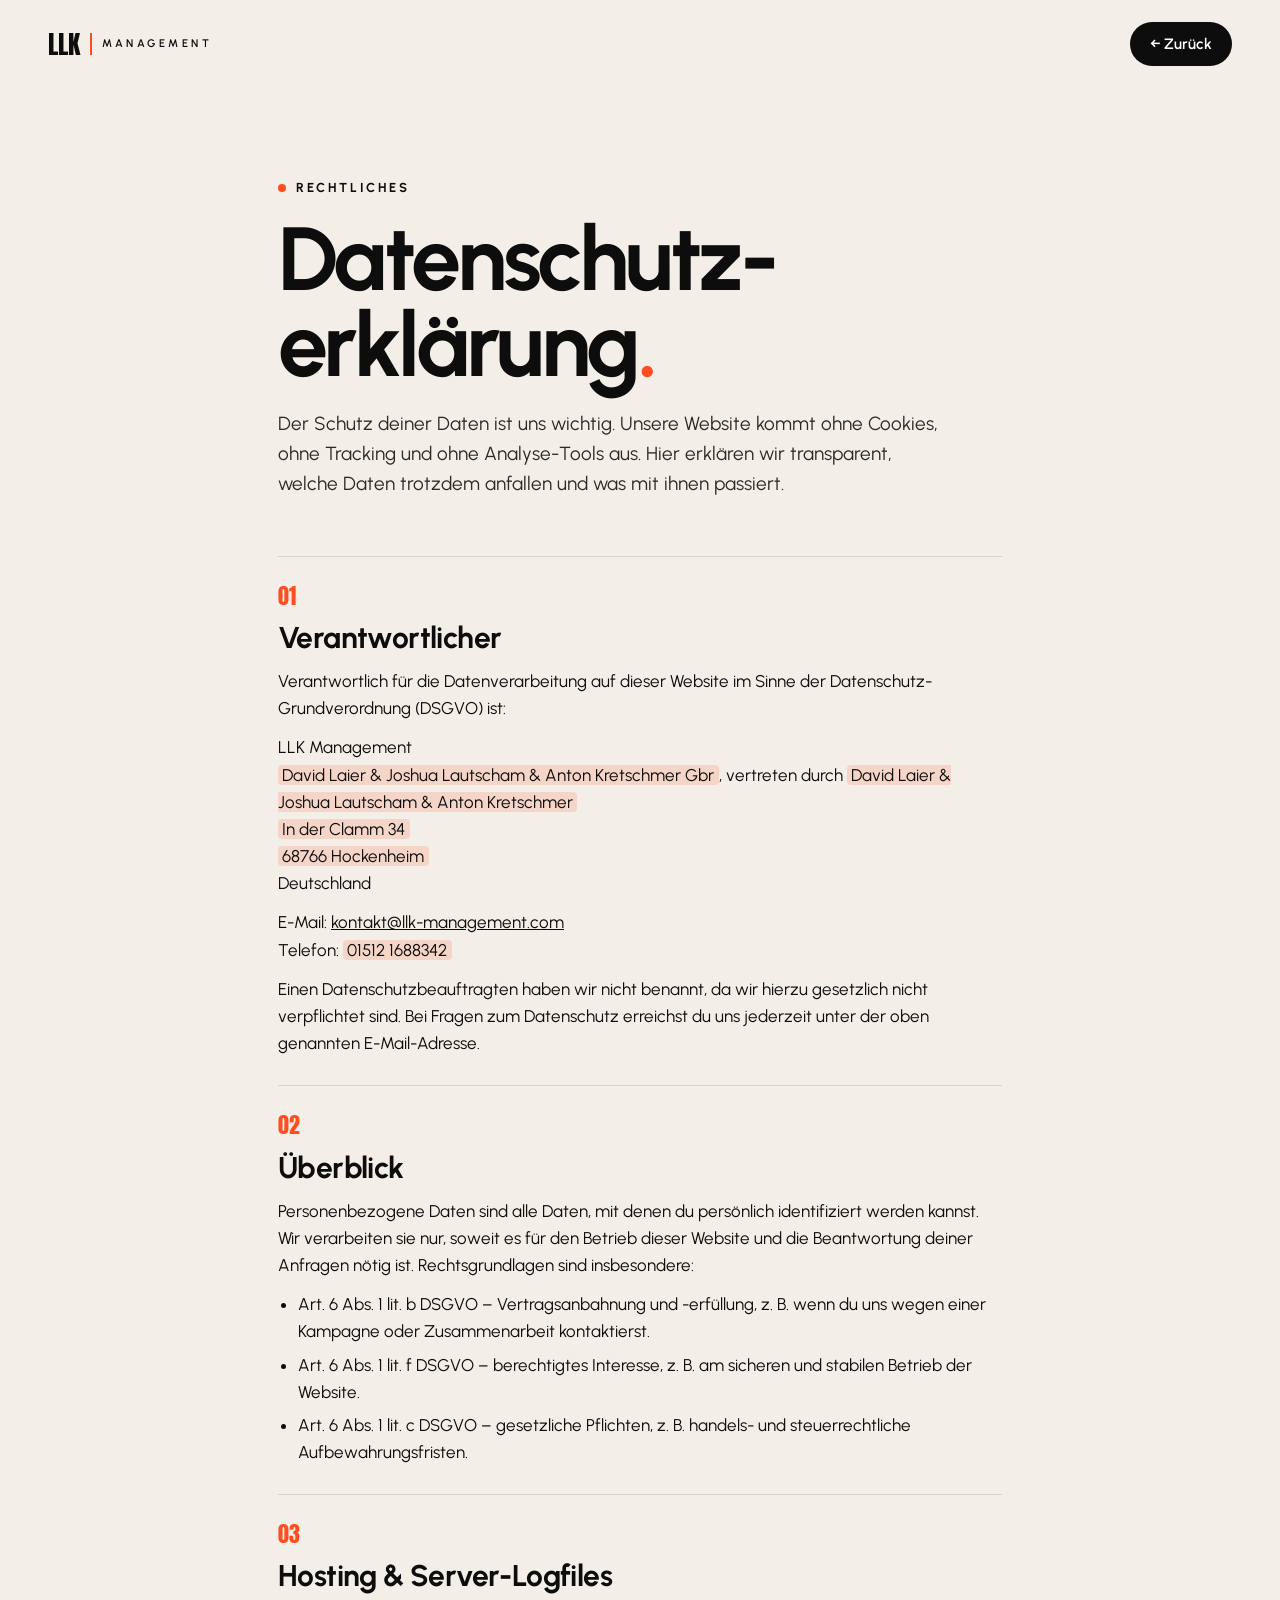
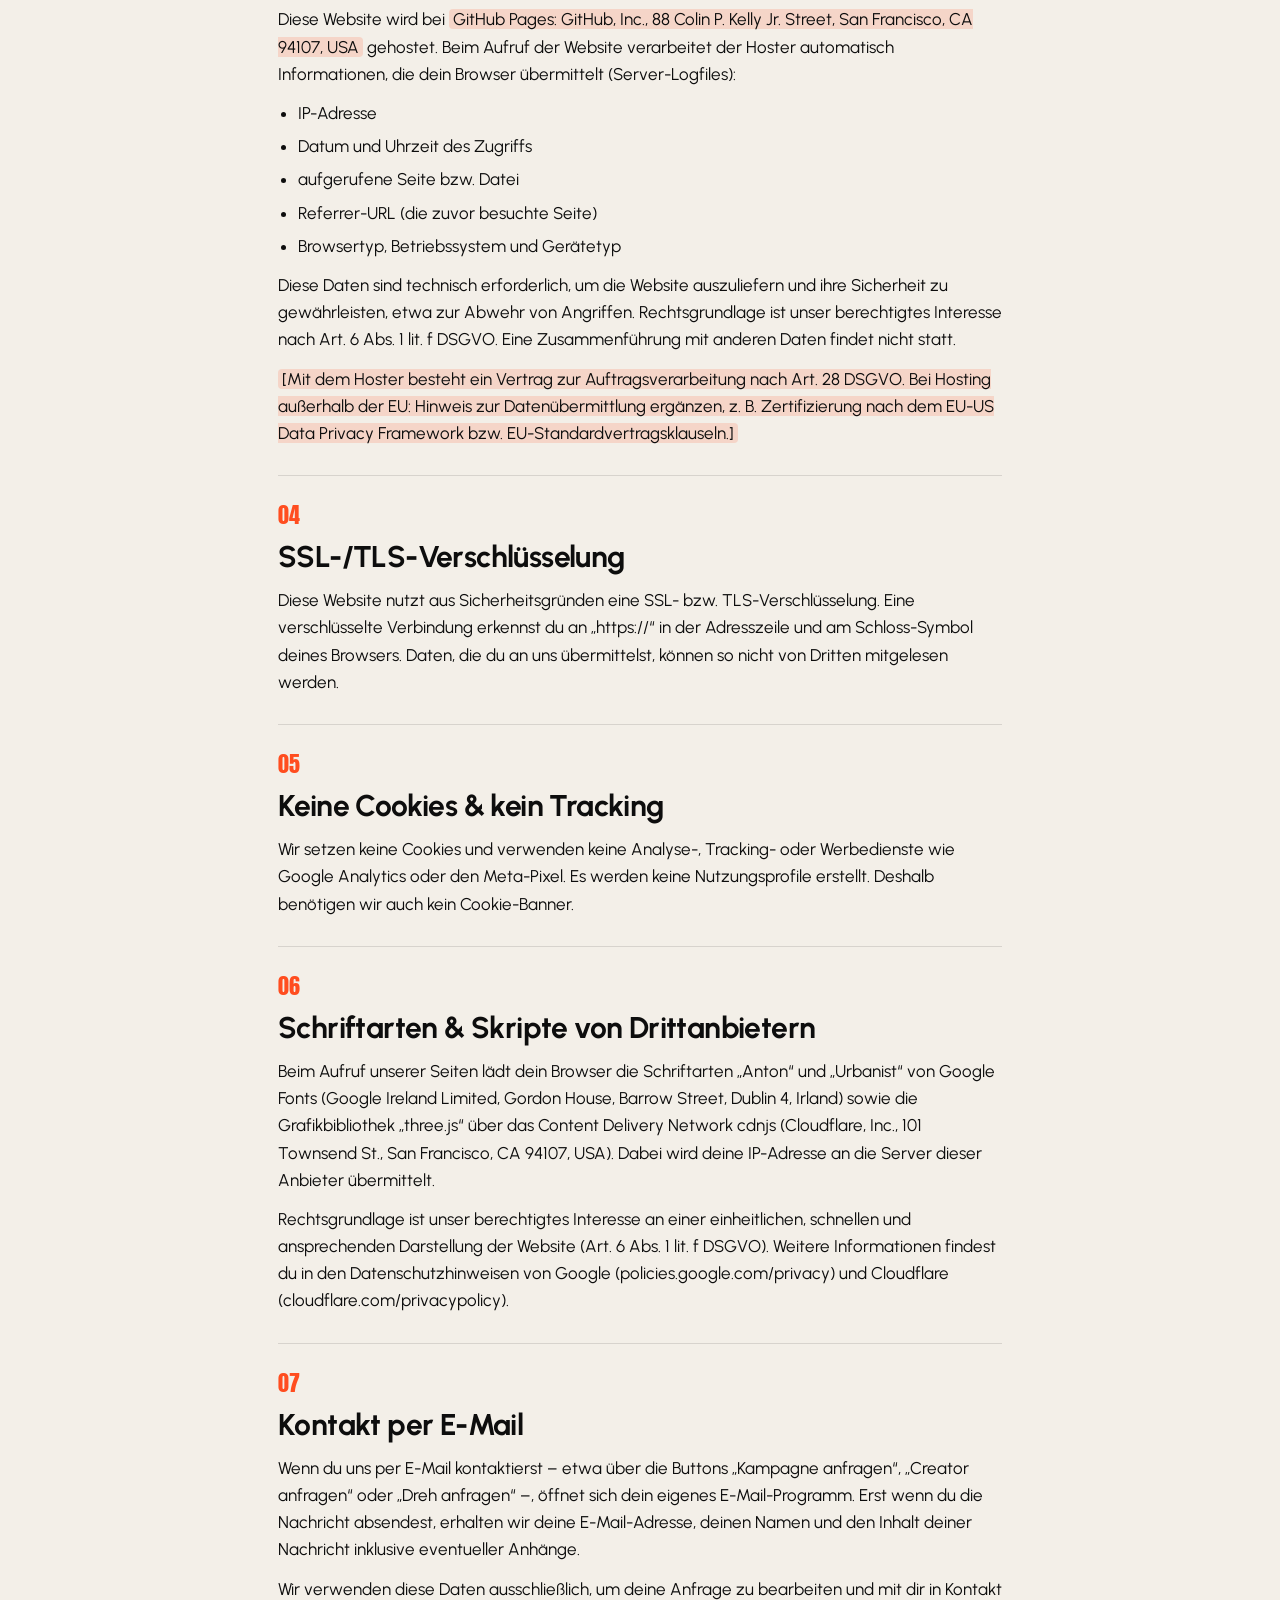
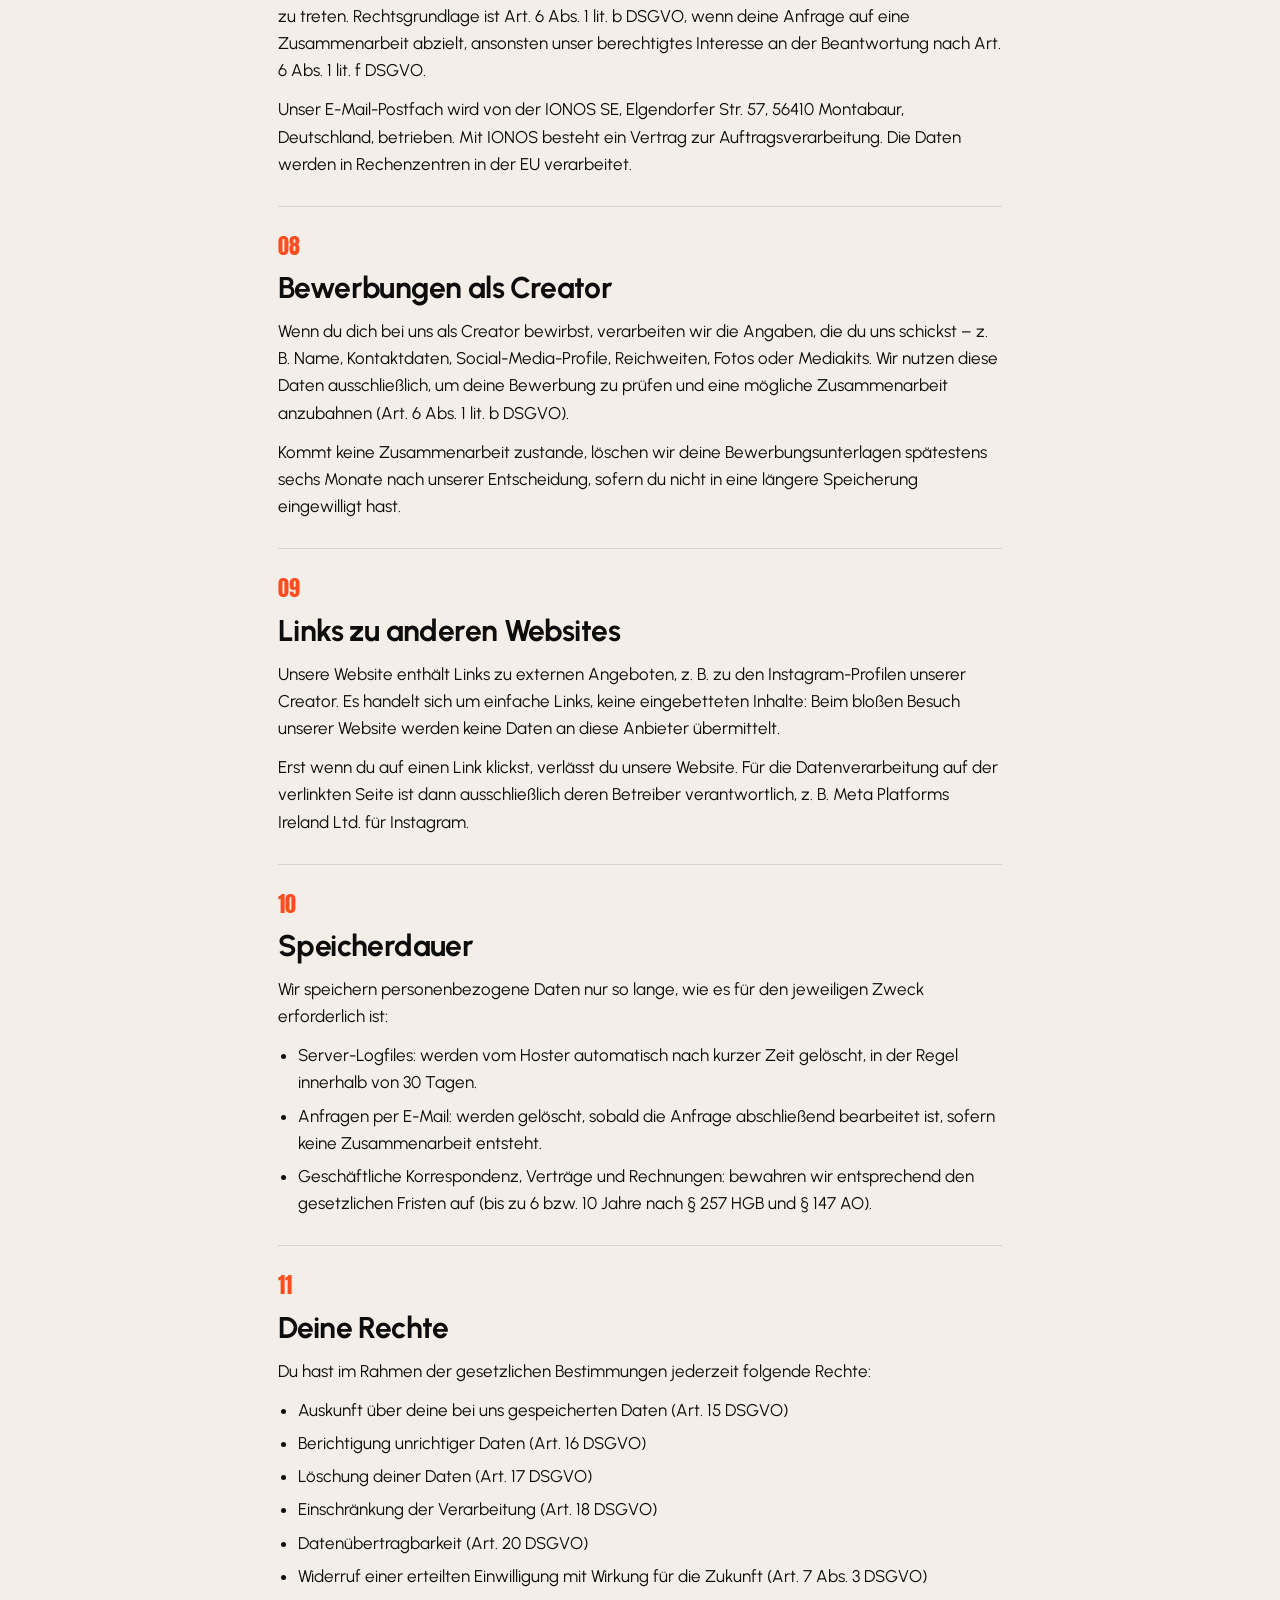
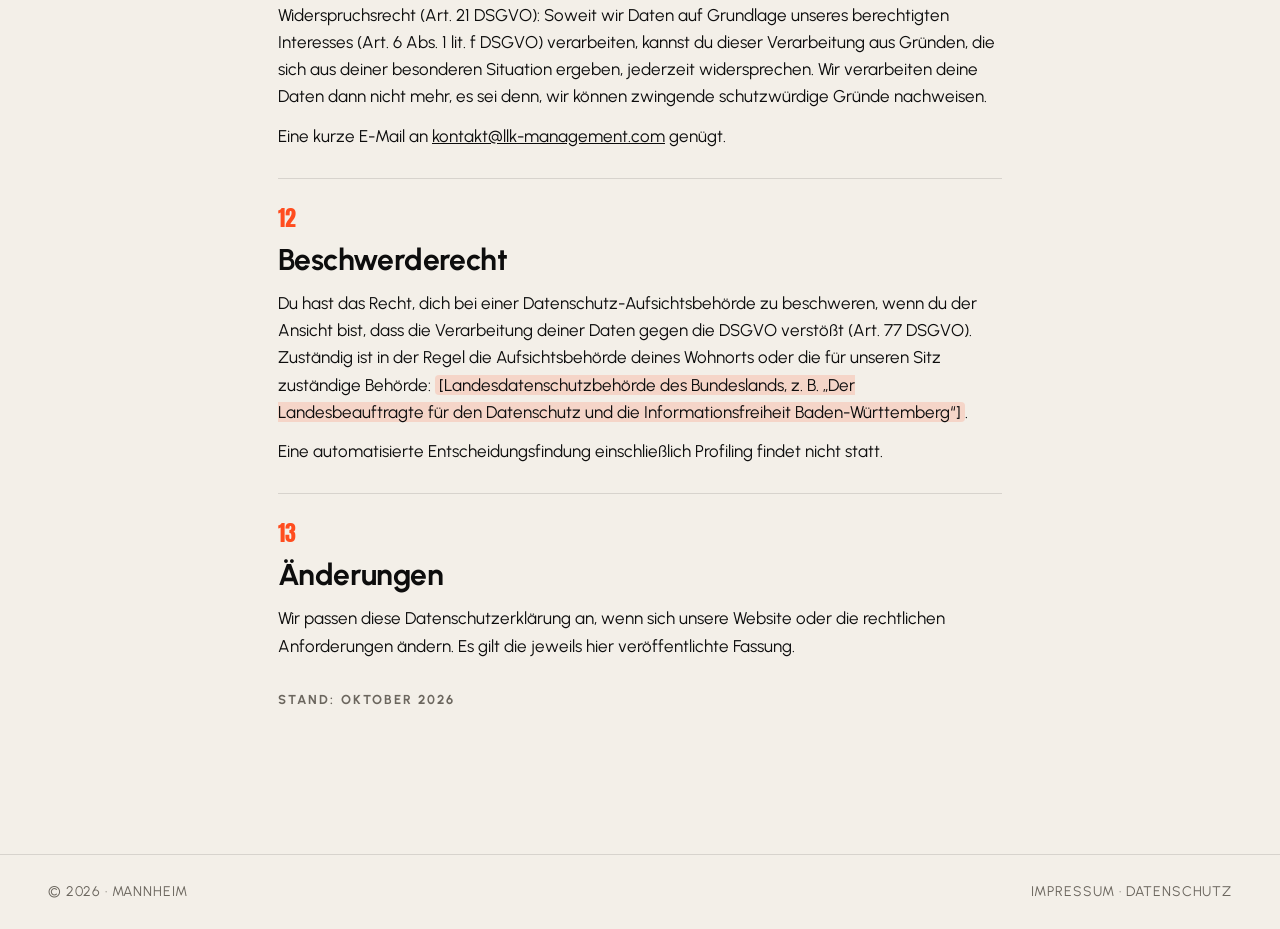
==== commit 8b48aab1: "Update datenschutz.html" ====
--- a/datenschutz.html
+++ b/datenschutz.html
@@ -175,7 +175,7 @@
 </main>
 
 <footer>
-  <span>© 2026 · HOCKENHEIM · MANNHEIM</span>
+  <span>© 2026 · MANNHEIM</span>
   <span><a href="impressum.html">IMPRESSUM</a> · <a href="datenschutz.html">DATENSCHUTZ</a></span>
 </footer>
 
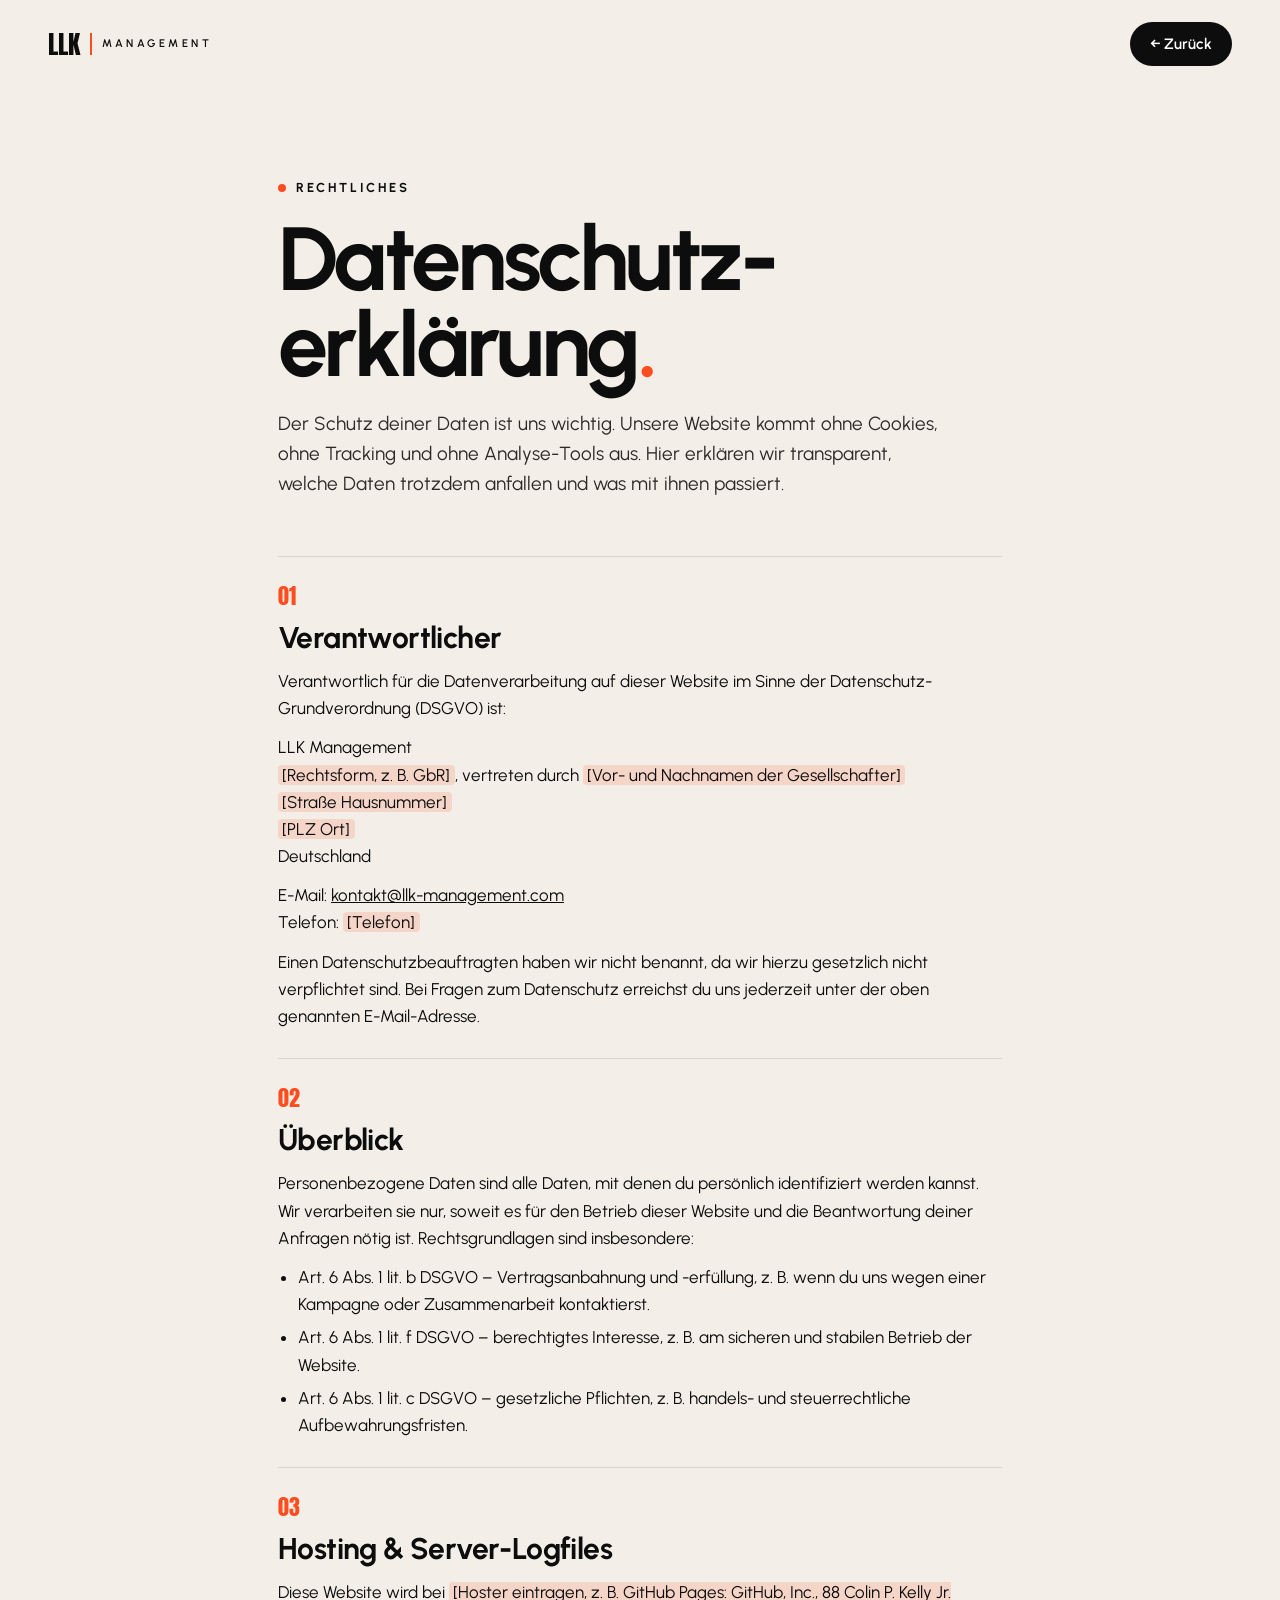
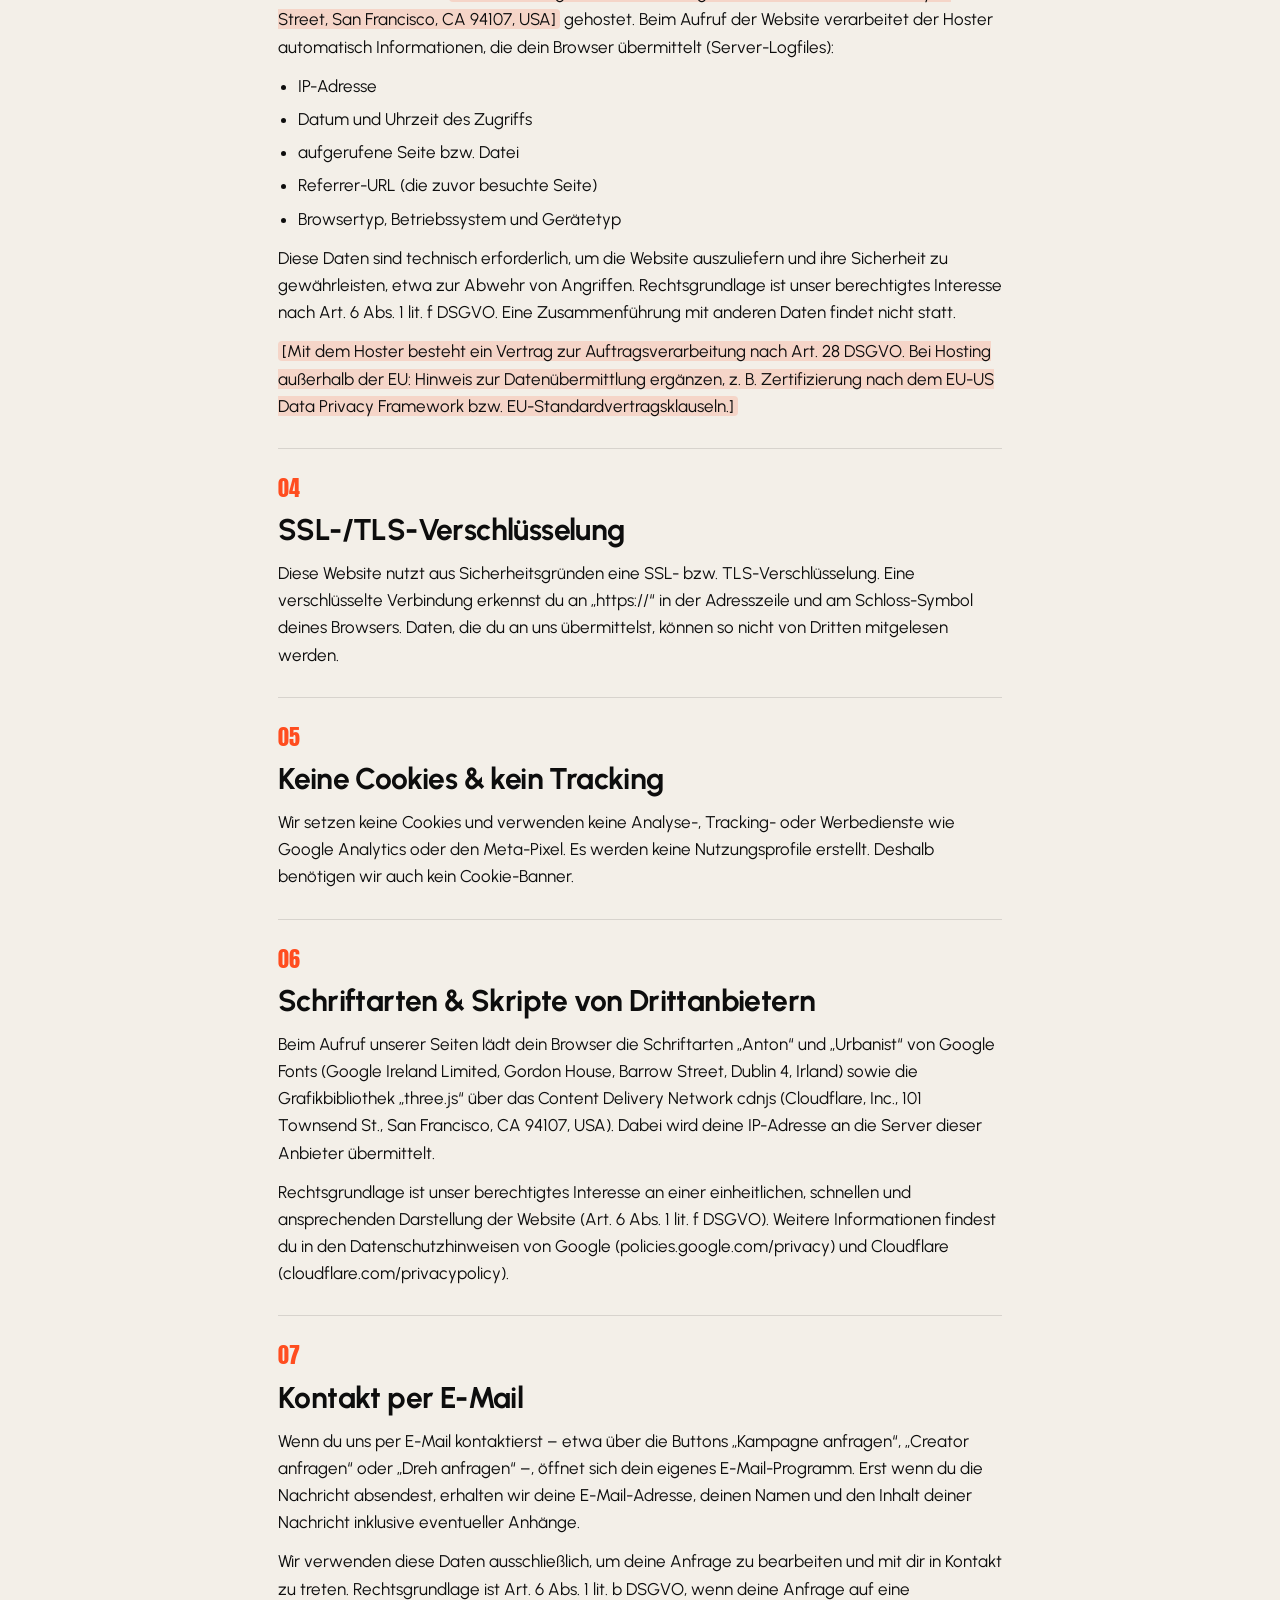
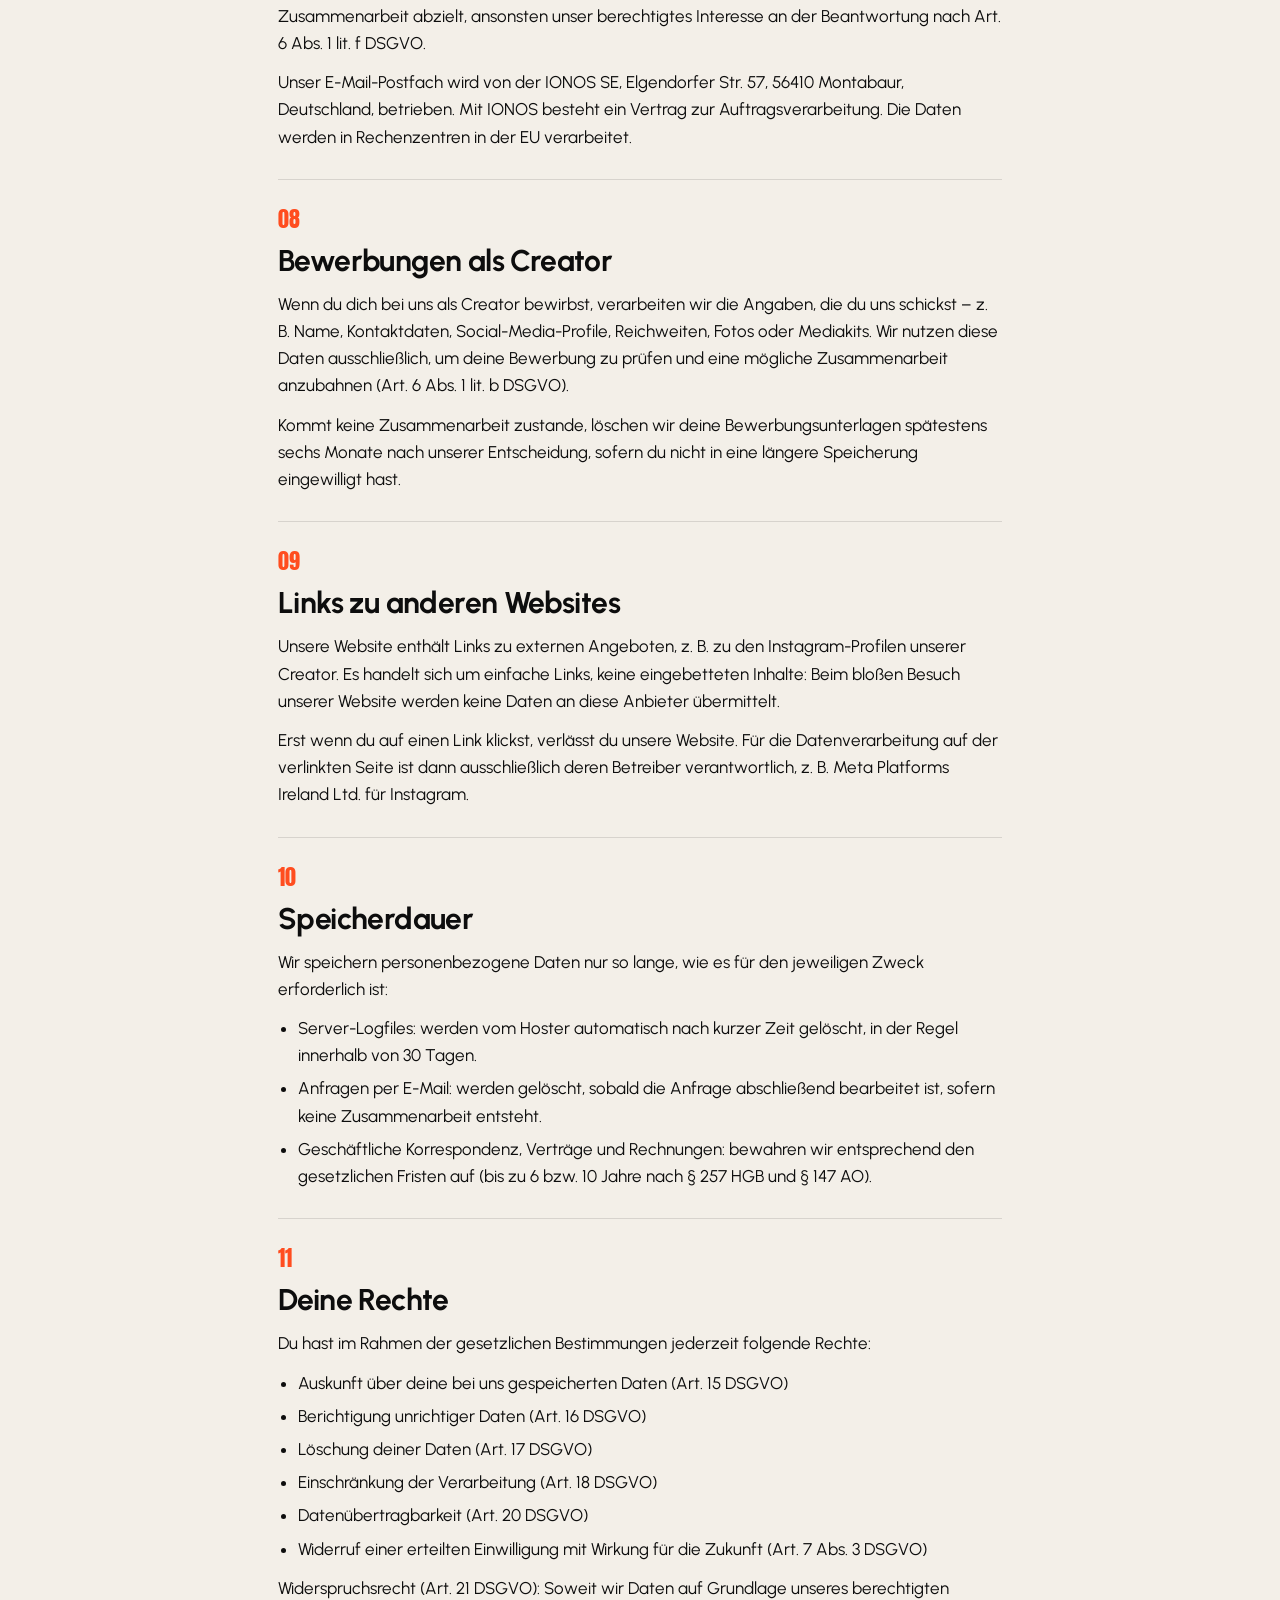
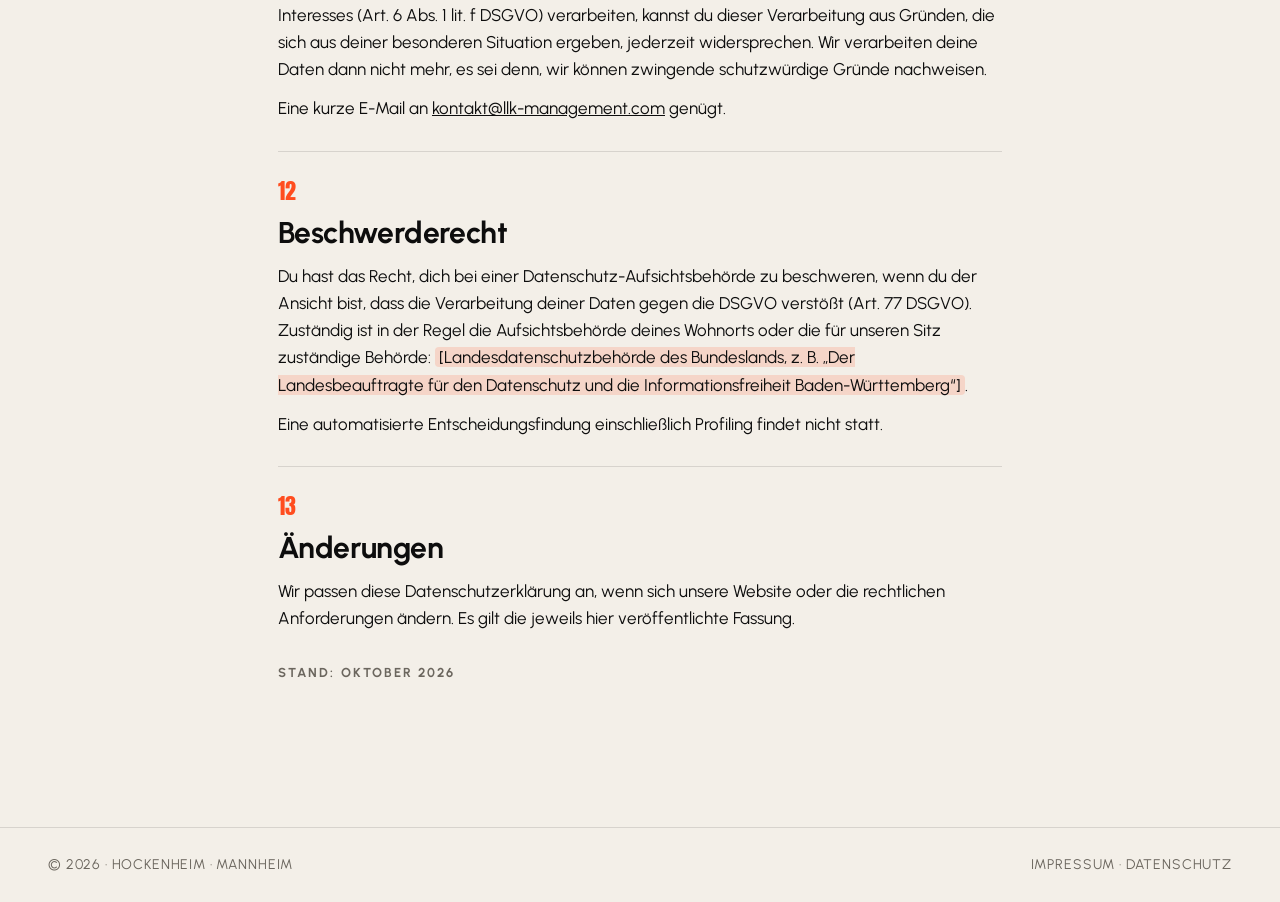
==== commit dc8861de: "Add files via upload" ====
--- a/datenschutz.html
+++ b/datenschutz.html
@@ -56,12 +56,12 @@
     <h2>Verantwortlicher</h2>
     <p>Verantwortlich für die Datenverarbeitung auf dieser Website im Sinne der Datenschutz-Grundverordnung (DSGVO) ist:</p>
     <p>LLK Management<br>
-    <mark>David Laier & Joshua Lautscham & Anton Kretschmer Gbr</mark>, vertreten durch <mark>David Laier & Joshua Lautscham & Anton Kretschmer</mark><br>
-    <mark>In der Clamm 34</mark><br>
-    <mark>68766 Hockenheim</mark><br>
+    <mark>[Rechtsform, z. B. GbR]</mark>, vertreten durch <mark>[Vor- und Nachnamen der Gesellschafter]</mark><br>
+    <mark>[Straße Hausnummer]</mark><br>
+    <mark>[PLZ Ort]</mark><br>
     Deutschland</p>
     <p>E-Mail: <a href="mailto:kontakt@llk-management.com">kontakt@llk-management.com</a><br>
-    Telefon: <mark>01512 1688342</mark></p>
+    Telefon: <mark>[Telefon]</mark></p>
     <p>Einen Datenschutzbeauftragten haben wir nicht benannt, da wir hierzu gesetzlich nicht verpflichtet sind. Bei Fragen zum Datenschutz erreichst du uns jederzeit unter der oben genannten E-Mail-Adresse.</p>
   </section>
 
@@ -79,7 +79,7 @@
   <section>
     <span class="num">03</span>
     <h2>Hosting &amp; Server-Logfiles</h2>
-    <p>Diese Website wird bei <mark> GitHub Pages: GitHub, Inc., 88 Colin P. Kelly Jr. Street, San Francisco, CA 94107, USA</mark> gehostet. Beim Aufruf der Website verarbeitet der Hoster automatisch Informationen, die dein Browser übermittelt (Server-Logfiles):</p>
+    <p>Diese Website wird bei <mark>[Hoster eintragen, z. B. GitHub Pages: GitHub, Inc., 88 Colin P. Kelly Jr. Street, San Francisco, CA 94107, USA]</mark> gehostet. Beim Aufruf der Website verarbeitet der Hoster automatisch Informationen, die dein Browser übermittelt (Server-Logfiles):</p>
     <ul>
       <li>IP-Adresse</li>
       <li>Datum und Uhrzeit des Zugriffs</li>
@@ -175,7 +175,7 @@
 </main>
 
 <footer>
-  <span>© 2026 · MANNHEIM</span>
+  <span>© 2026 · HOCKENHEIM · MANNHEIM</span>
   <span><a href="impressum.html">IMPRESSUM</a> · <a href="datenschutz.html">DATENSCHUTZ</a></span>
 </footer>
 
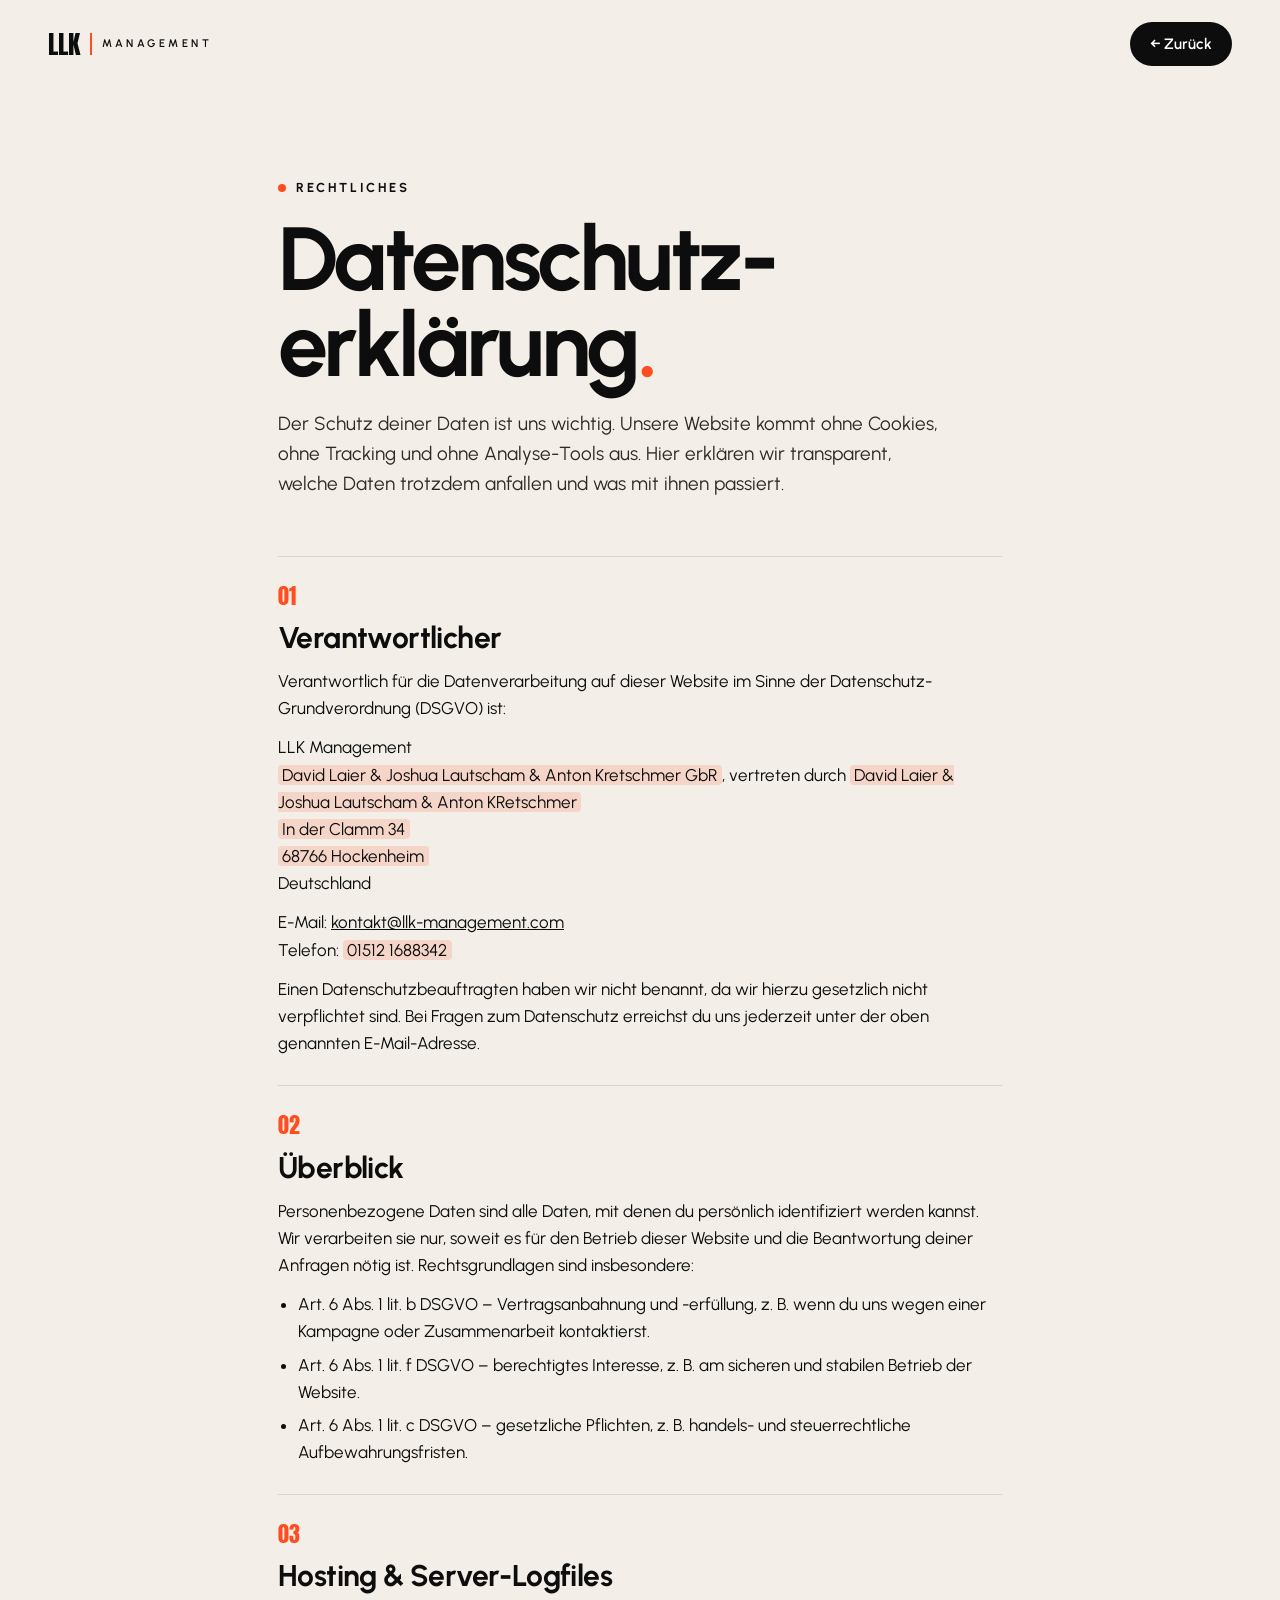
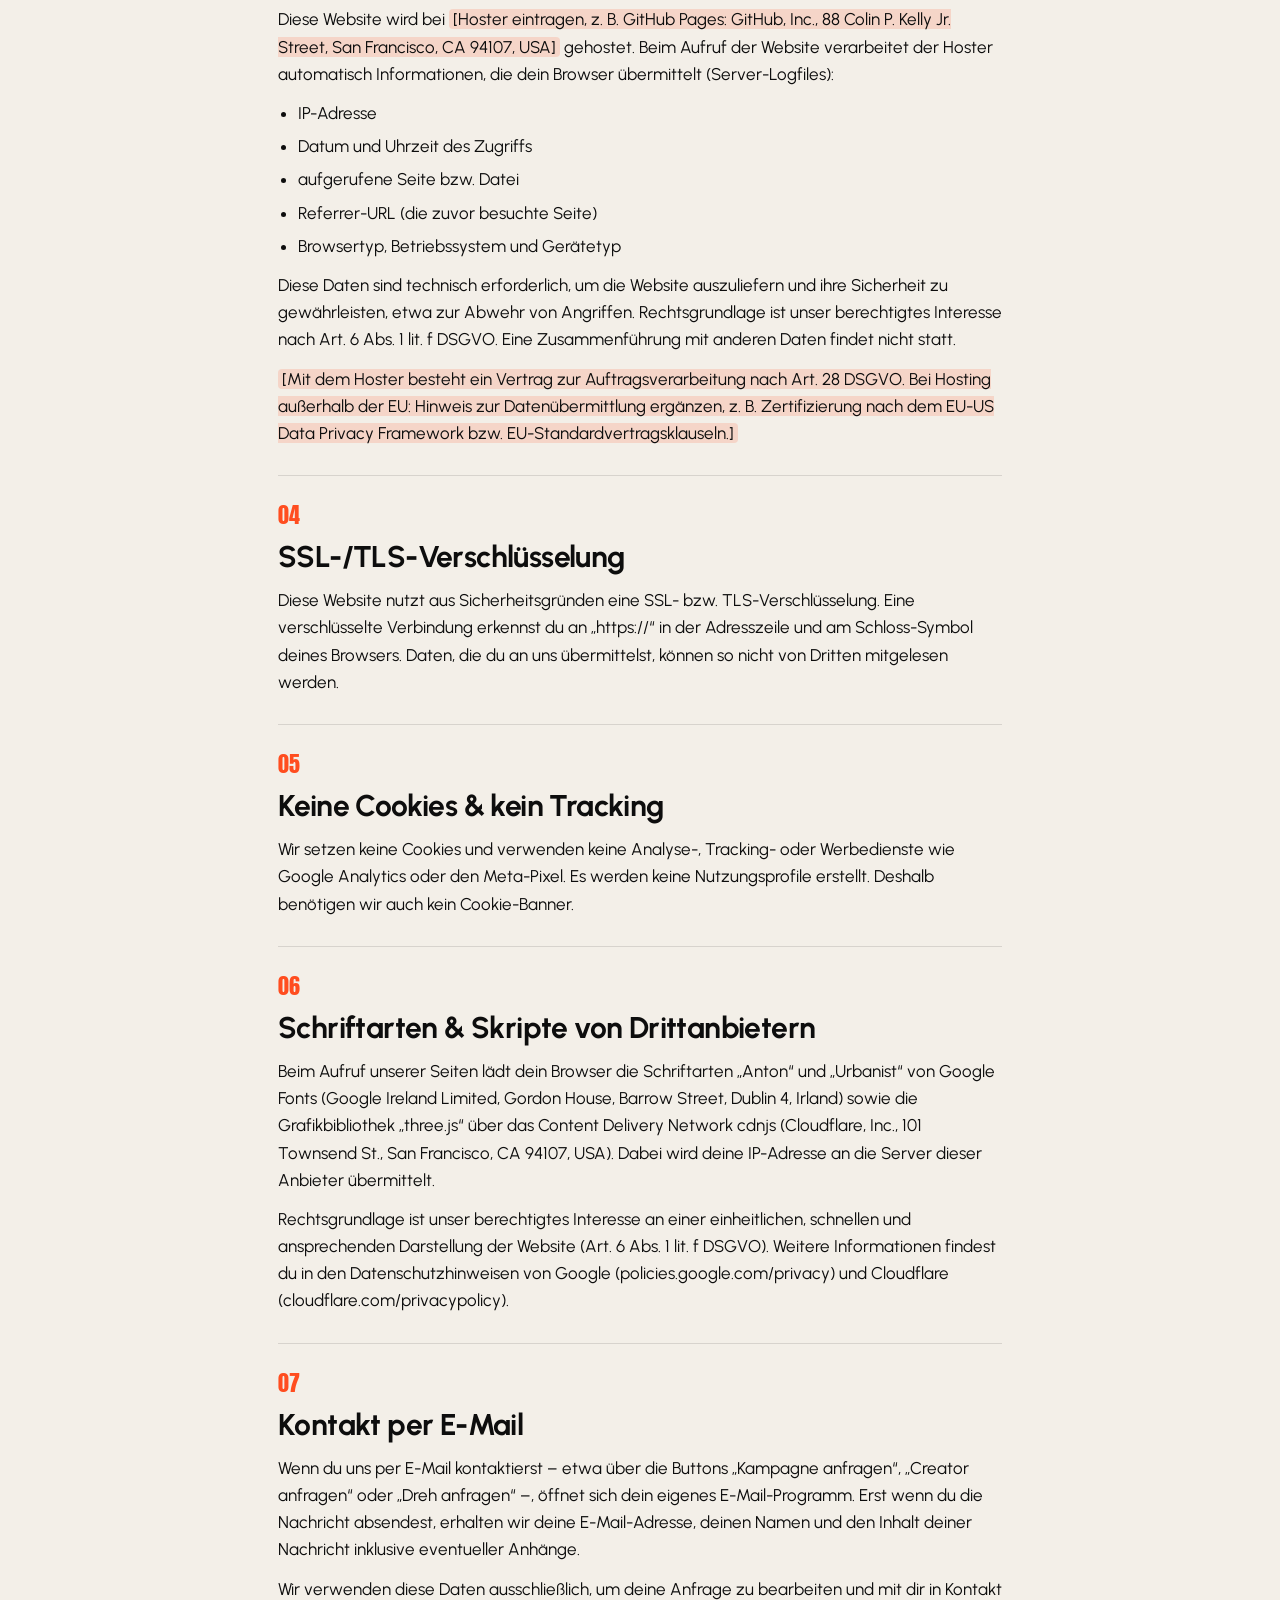
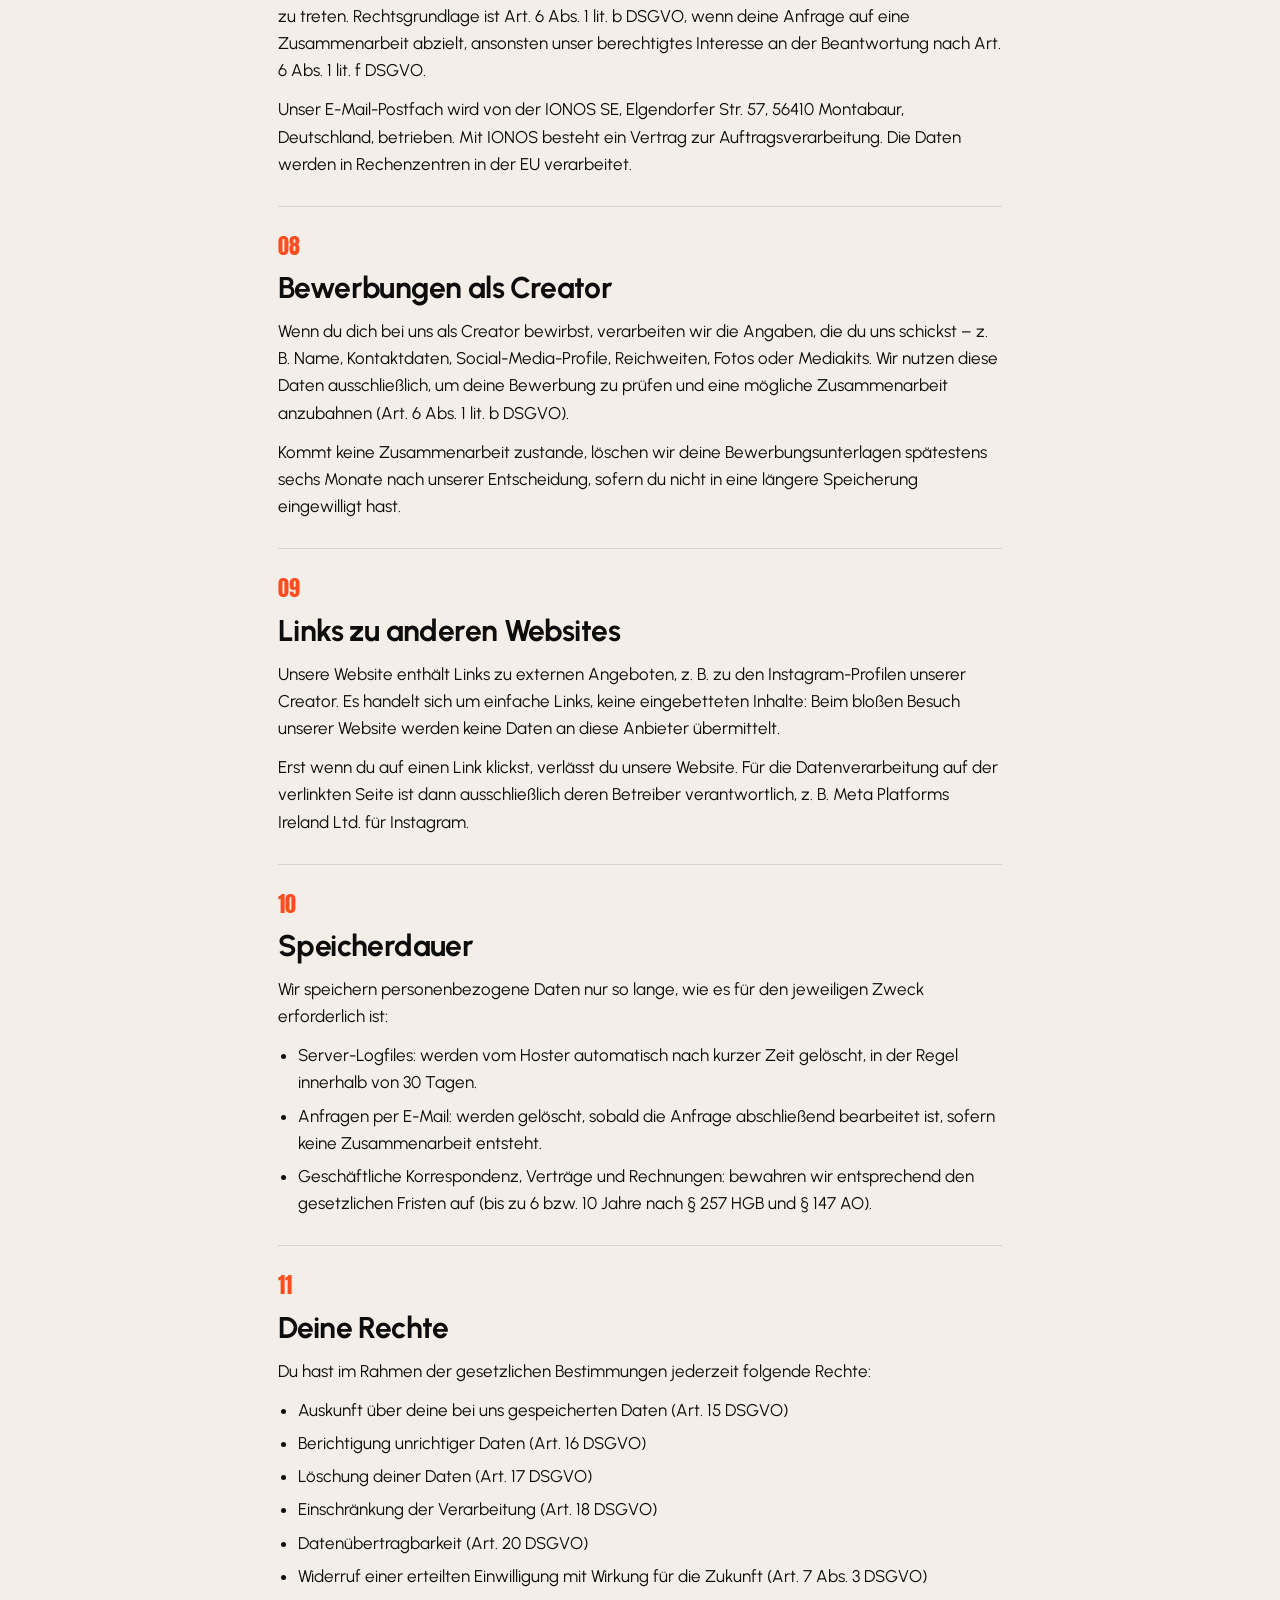
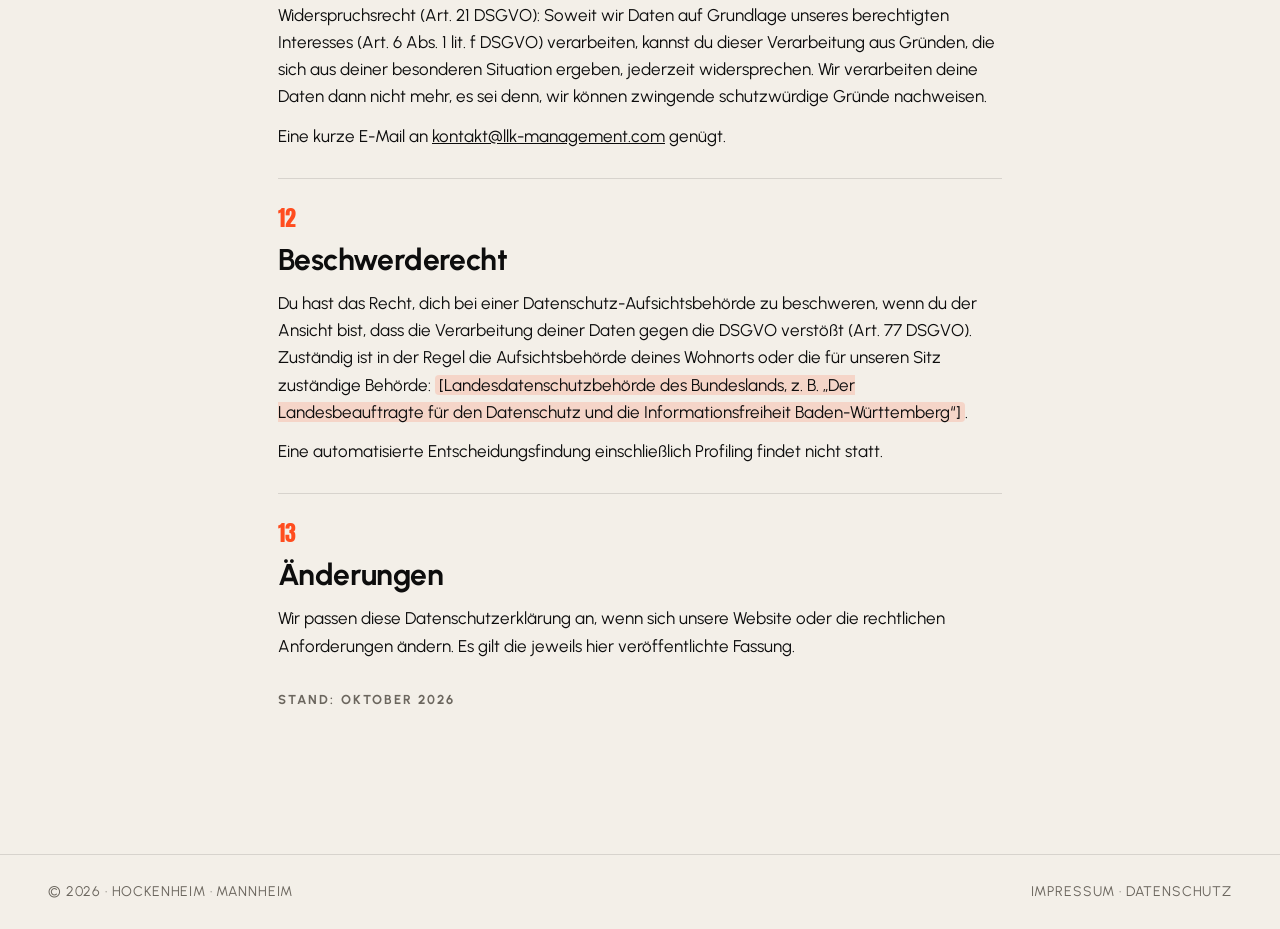
==== commit 18955a95: "Update contact information in datenschutz.html" ====
--- a/datenschutz.html
+++ b/datenschutz.html
@@ -56,12 +56,12 @@
     <h2>Verantwortlicher</h2>
     <p>Verantwortlich für die Datenverarbeitung auf dieser Website im Sinne der Datenschutz-Grundverordnung (DSGVO) ist:</p>
     <p>LLK Management<br>
-    <mark>[Rechtsform, z. B. GbR]</mark>, vertreten durch <mark>[Vor- und Nachnamen der Gesellschafter]</mark><br>
-    <mark>[Straße Hausnummer]</mark><br>
-    <mark>[PLZ Ort]</mark><br>
+    <mark>David Laier & Joshua Lautscham & Anton Kretschmer GbR</mark>, vertreten durch <mark>David Laier & Joshua Lautscham & Anton KRetschmer </mark><br>
+    <mark>In der Clamm 34</mark><br>
+    <mark>68766 Hockenheim</mark><br>
     Deutschland</p>
     <p>E-Mail: <a href="mailto:kontakt@llk-management.com">kontakt@llk-management.com</a><br>
-    Telefon: <mark>[Telefon]</mark></p>
+    Telefon: <mark>01512 1688342</mark></p>
     <p>Einen Datenschutzbeauftragten haben wir nicht benannt, da wir hierzu gesetzlich nicht verpflichtet sind. Bei Fragen zum Datenschutz erreichst du uns jederzeit unter der oben genannten E-Mail-Adresse.</p>
   </section>
 
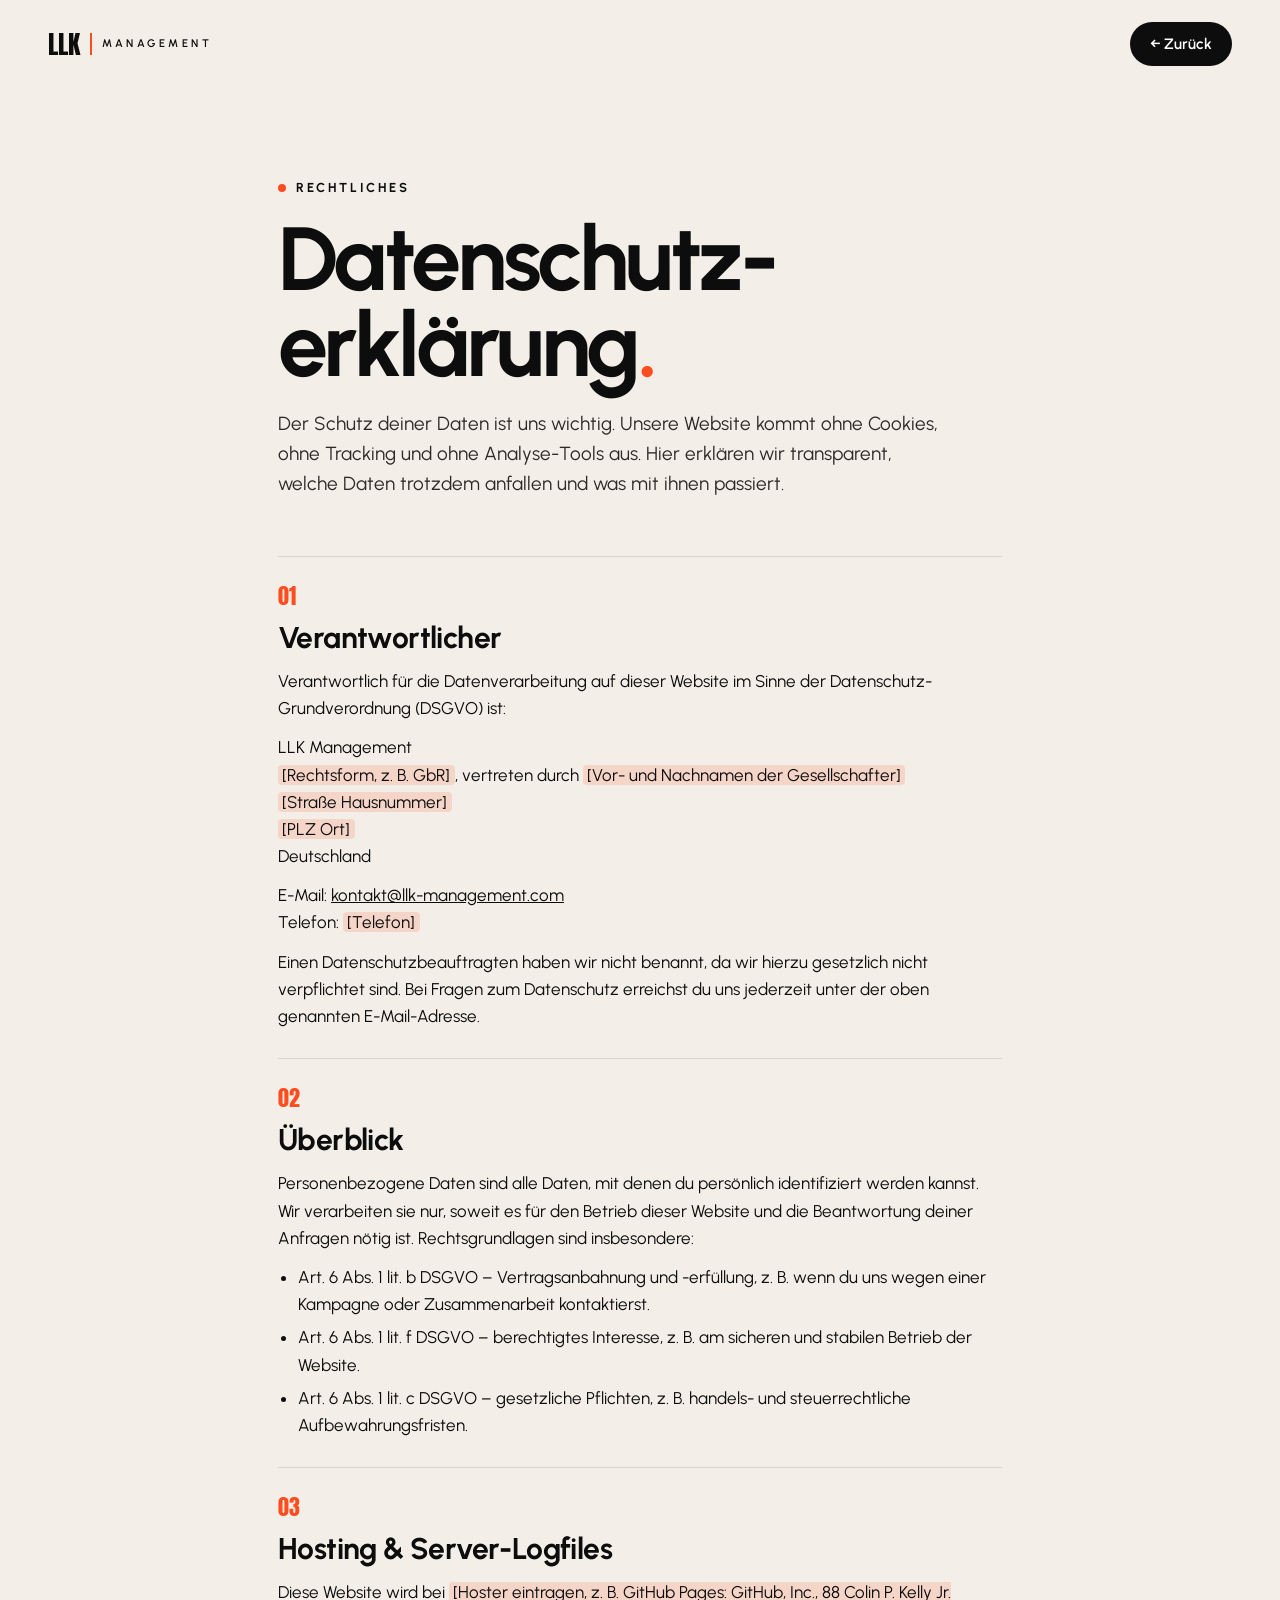
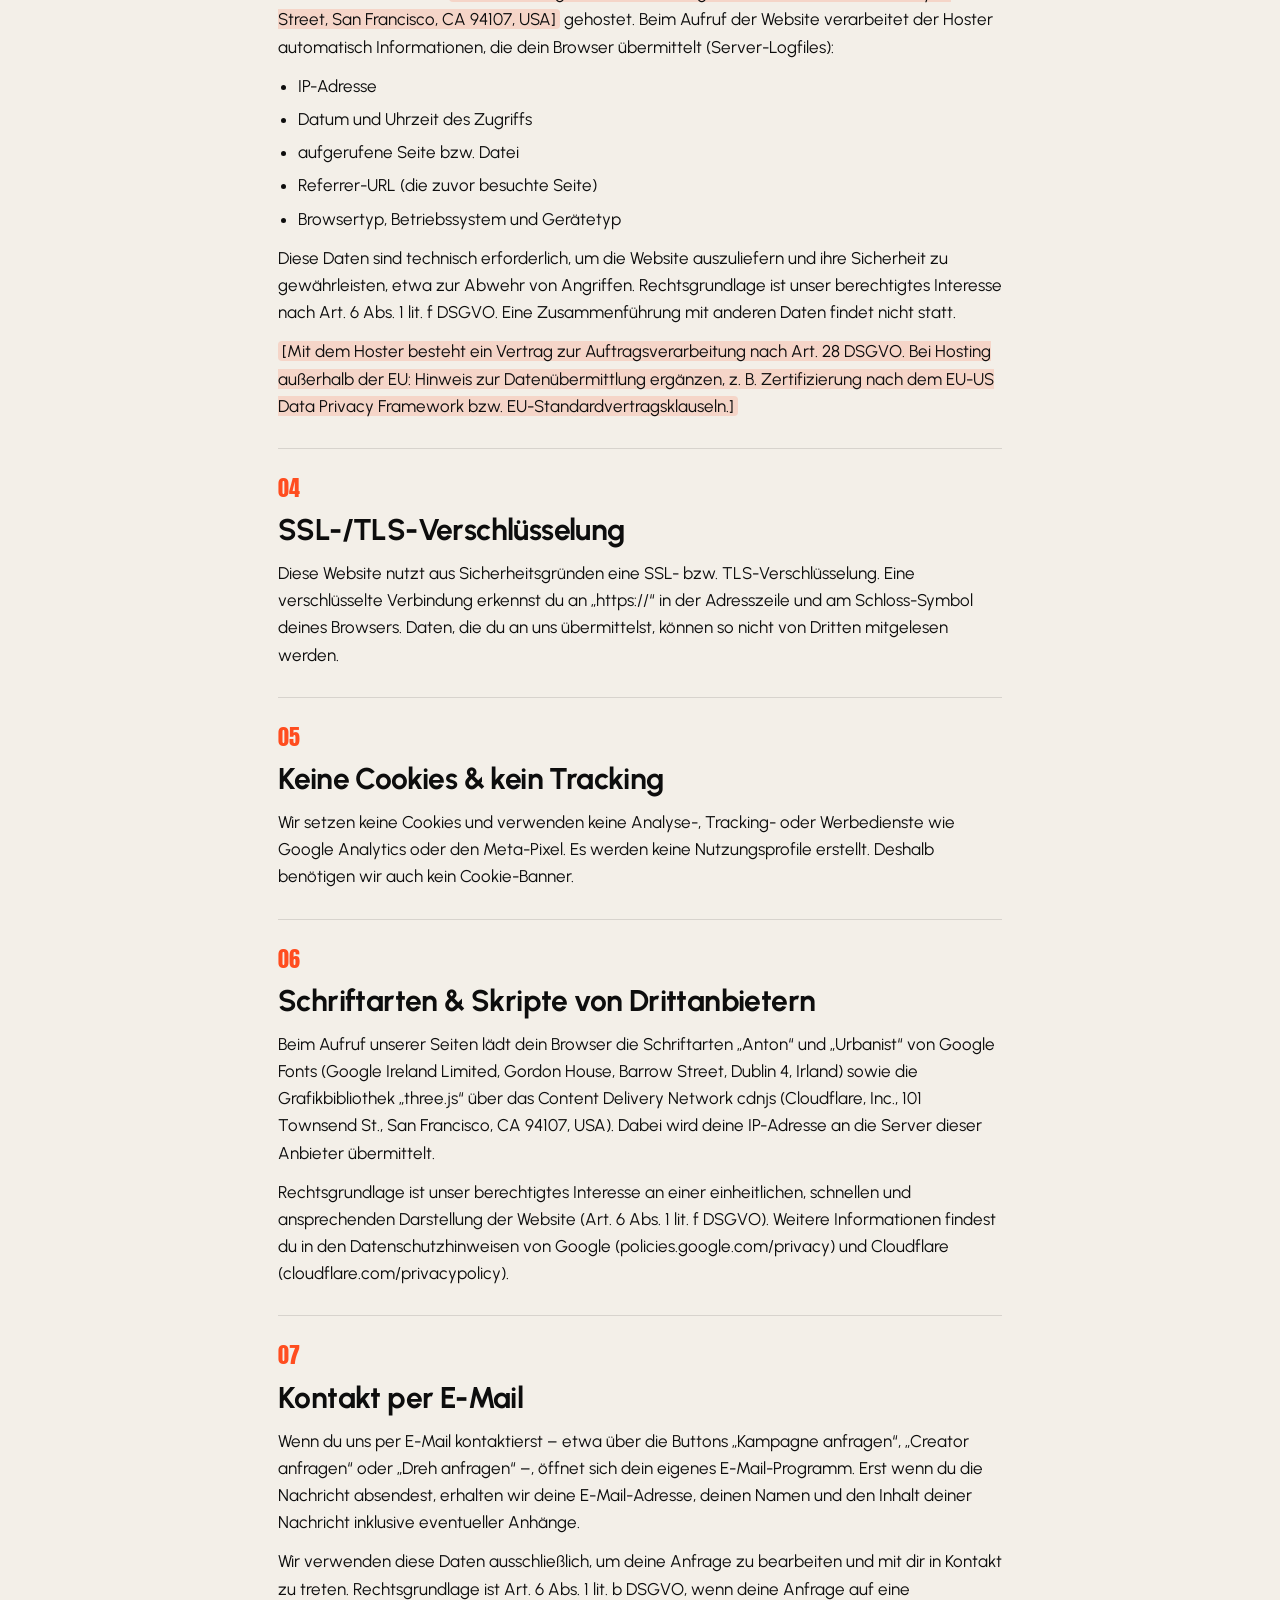
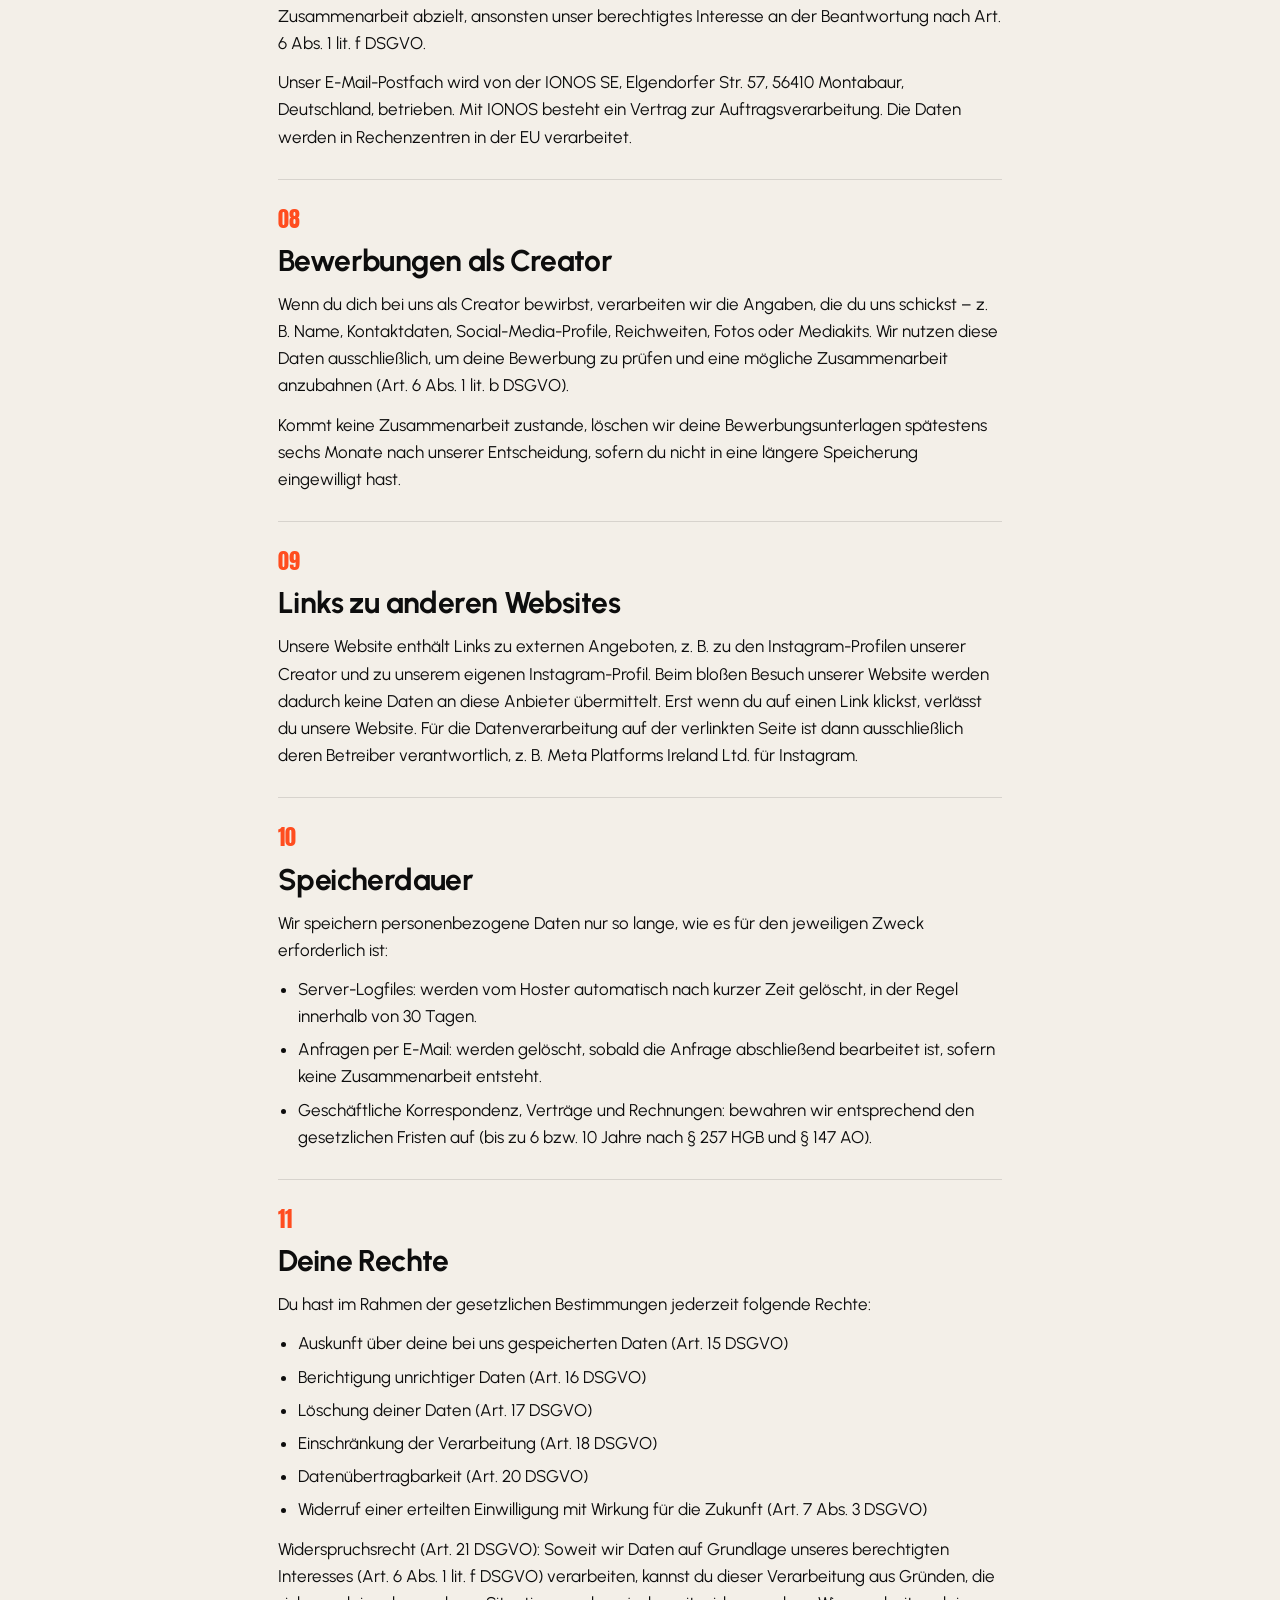
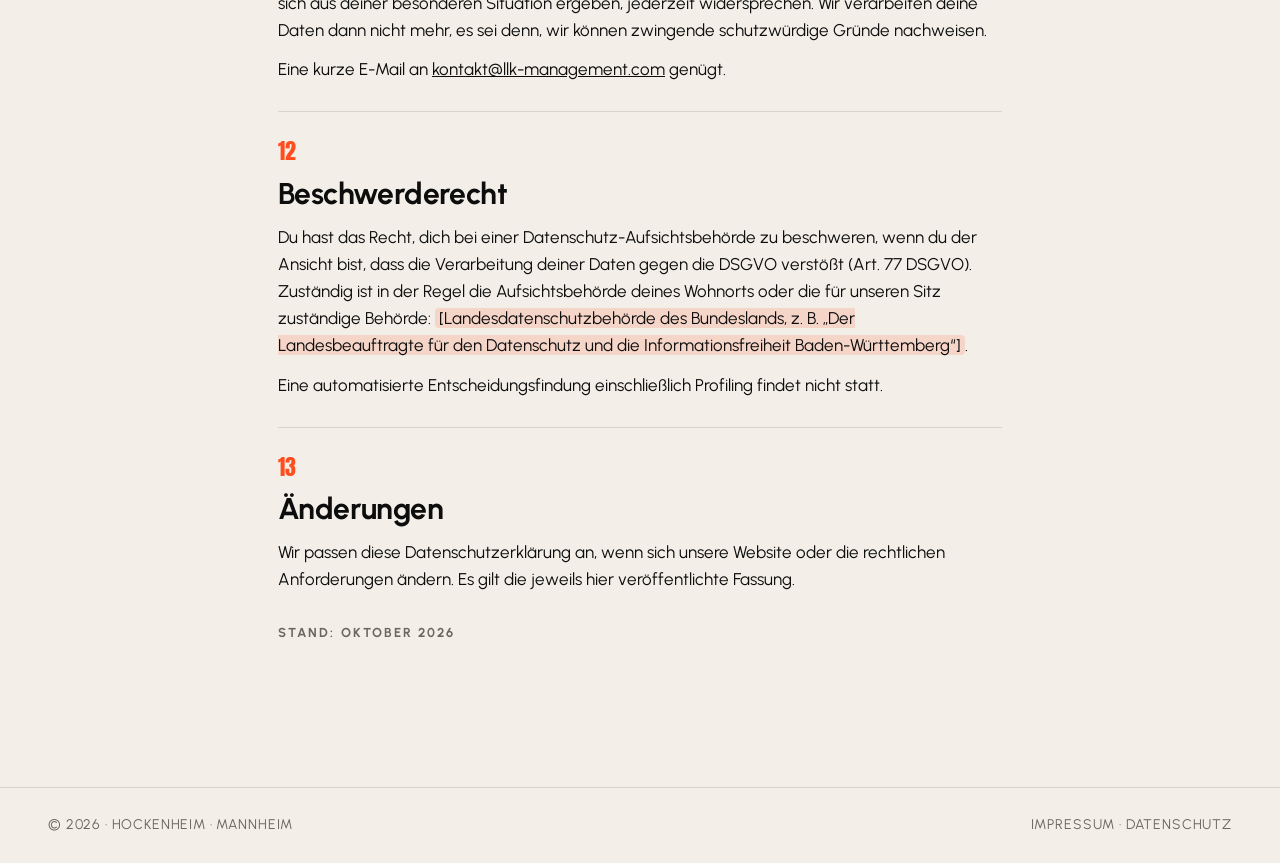
==== commit 05c0223c: "Add files via upload" ====
--- a/datenschutz.html
+++ b/datenschutz.html
@@ -56,12 +56,12 @@
     <h2>Verantwortlicher</h2>
     <p>Verantwortlich für die Datenverarbeitung auf dieser Website im Sinne der Datenschutz-Grundverordnung (DSGVO) ist:</p>
     <p>LLK Management<br>
-    <mark>David Laier & Joshua Lautscham & Anton Kretschmer GbR</mark>, vertreten durch <mark>David Laier & Joshua Lautscham & Anton KRetschmer </mark><br>
-    <mark>In der Clamm 34</mark><br>
-    <mark>68766 Hockenheim</mark><br>
+    <mark>[Rechtsform, z. B. GbR]</mark>, vertreten durch <mark>[Vor- und Nachnamen der Gesellschafter]</mark><br>
+    <mark>[Straße Hausnummer]</mark><br>
+    <mark>[PLZ Ort]</mark><br>
     Deutschland</p>
     <p>E-Mail: <a href="mailto:kontakt@llk-management.com">kontakt@llk-management.com</a><br>
-    Telefon: <mark>01512 1688342</mark></p>
+    Telefon: <mark>[Telefon]</mark></p>
     <p>Einen Datenschutzbeauftragten haben wir nicht benannt, da wir hierzu gesetzlich nicht verpflichtet sind. Bei Fragen zum Datenschutz erreichst du uns jederzeit unter der oben genannten E-Mail-Adresse.</p>
   </section>
 
@@ -128,8 +128,7 @@
   <section>
     <span class="num">09</span>
     <h2>Links zu anderen Websites</h2>
-    <p>Unsere Website enthält Links zu externen Angeboten, z. B. zu den Instagram-Profilen unserer Creator. Es handelt sich um einfache Links, keine eingebetteten Inhalte: Beim bloßen Besuch unserer Website werden keine Daten an diese Anbieter übermittelt.</p>
-    <p>Erst wenn du auf einen Link klickst, verlässt du unsere Website. Für die Datenverarbeitung auf der verlinkten Seite ist dann ausschließlich deren Betreiber verantwortlich, z. B. Meta Platforms Ireland Ltd. für Instagram.</p>
+    <p>Unsere Website enthält Links zu externen Angeboten, z. B. zu den Instagram-Profilen unserer Creator und zu unserem eigenen Instagram-Profil. Beim bloßen Besuch unserer Website werden dadurch keine Daten an diese Anbieter übermittelt. Erst wenn du auf einen Link klickst, verlässt du unsere Website. Für die Datenverarbeitung auf der verlinkten Seite ist dann ausschließlich deren Betreiber verantwortlich, z. B. Meta Platforms Ireland Ltd. für Instagram.</p>
   </section>
 
   <section>
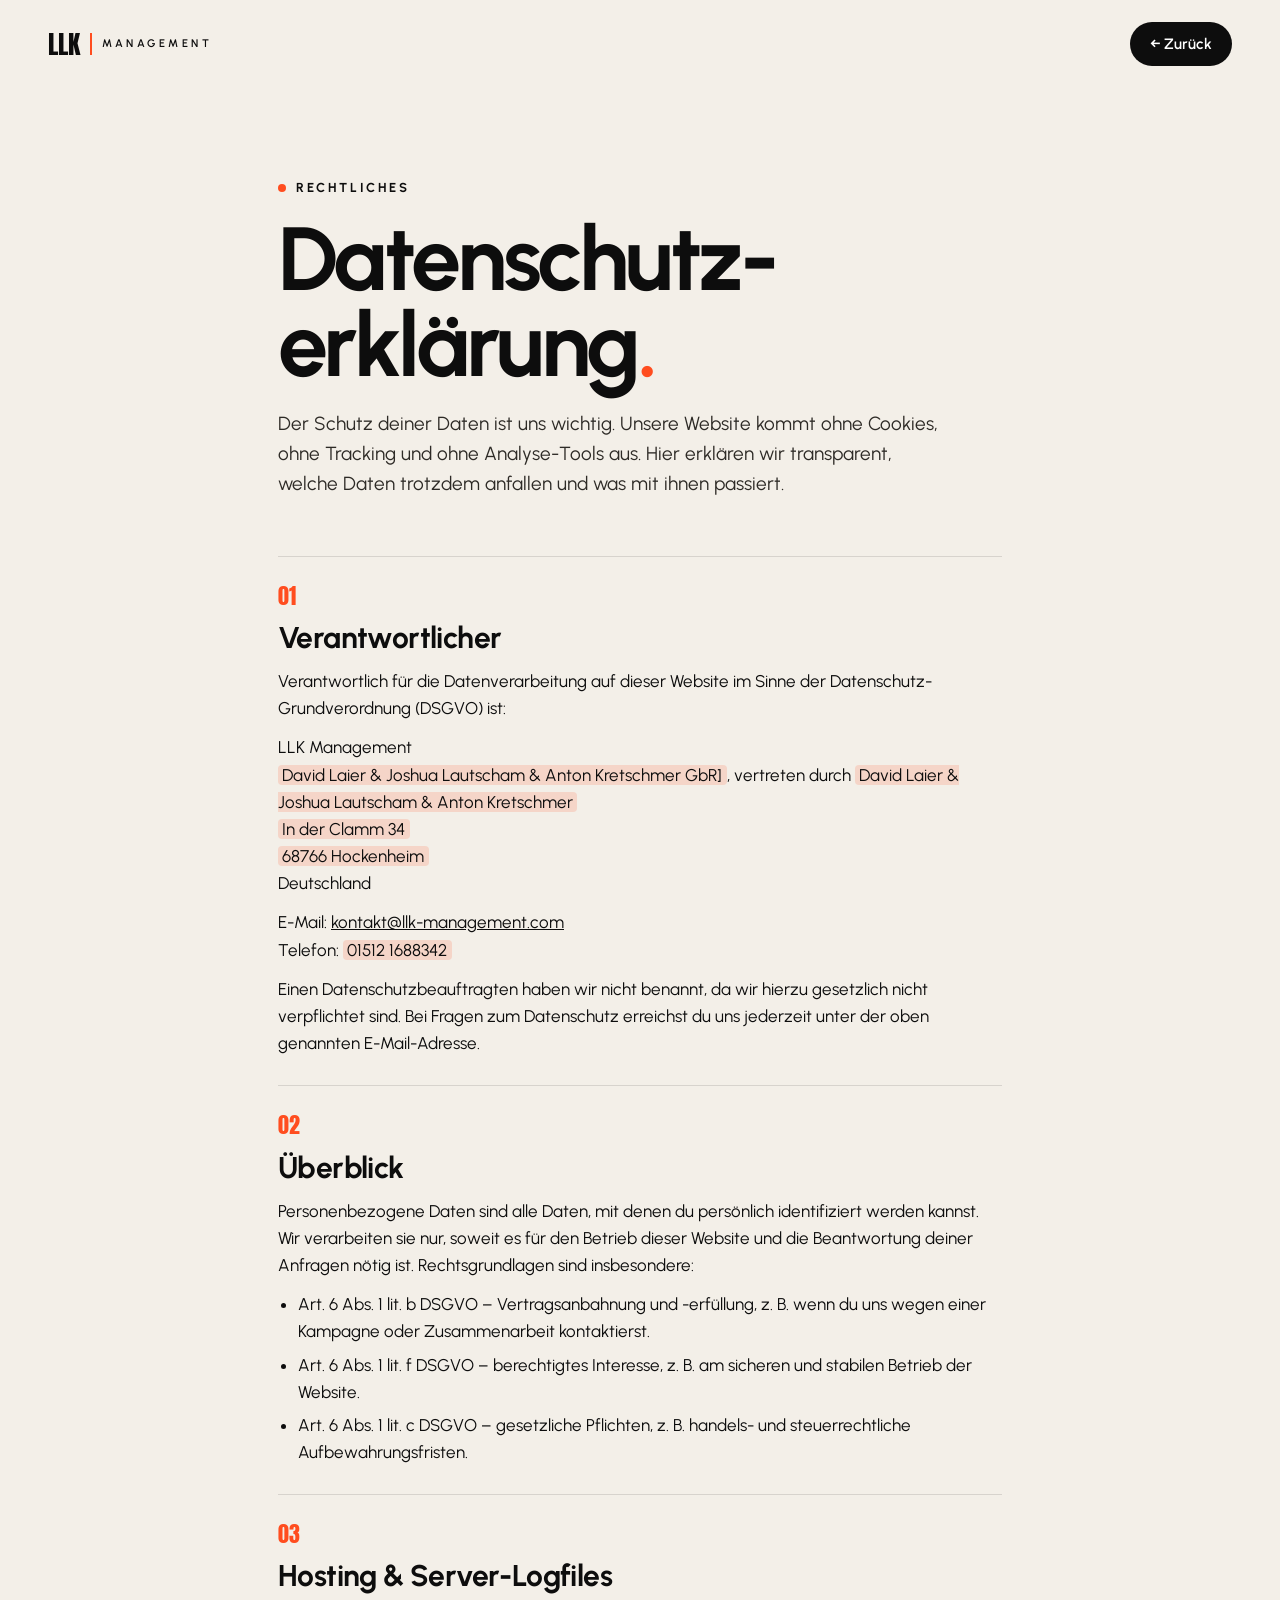
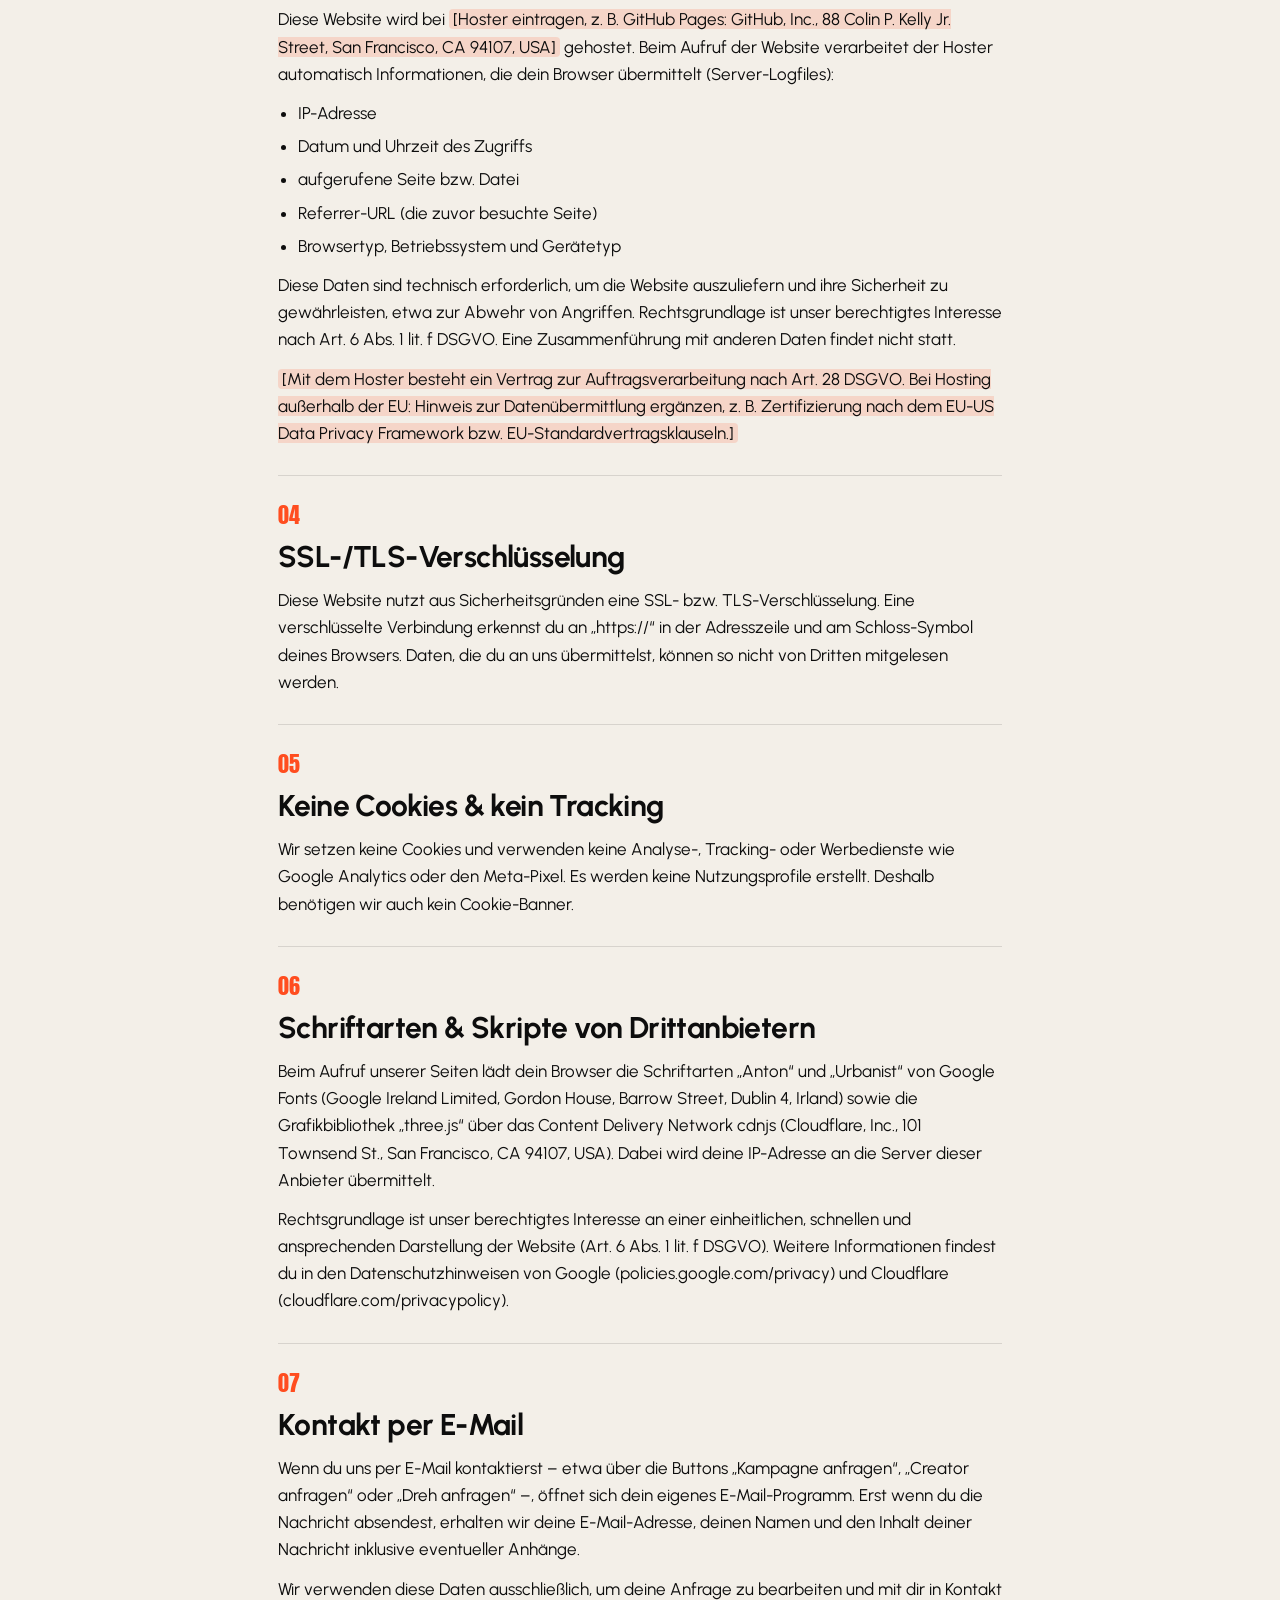
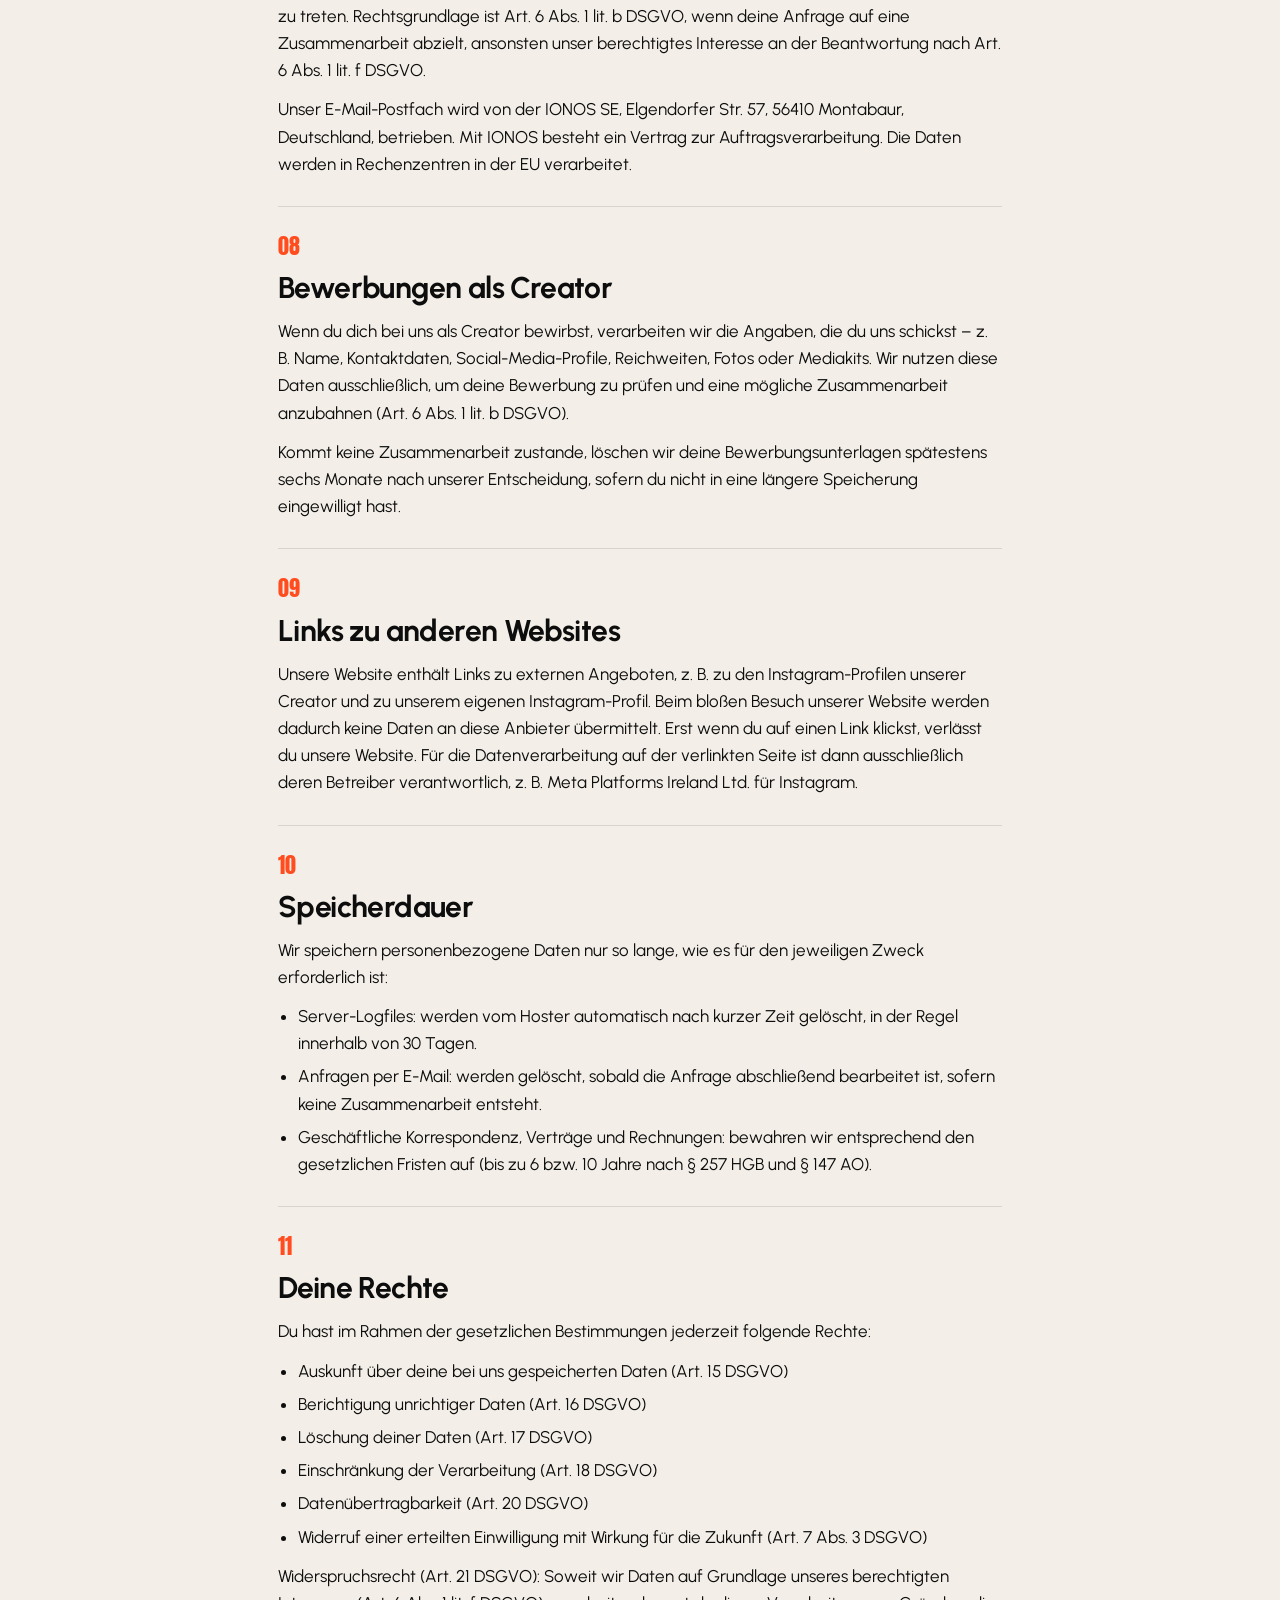
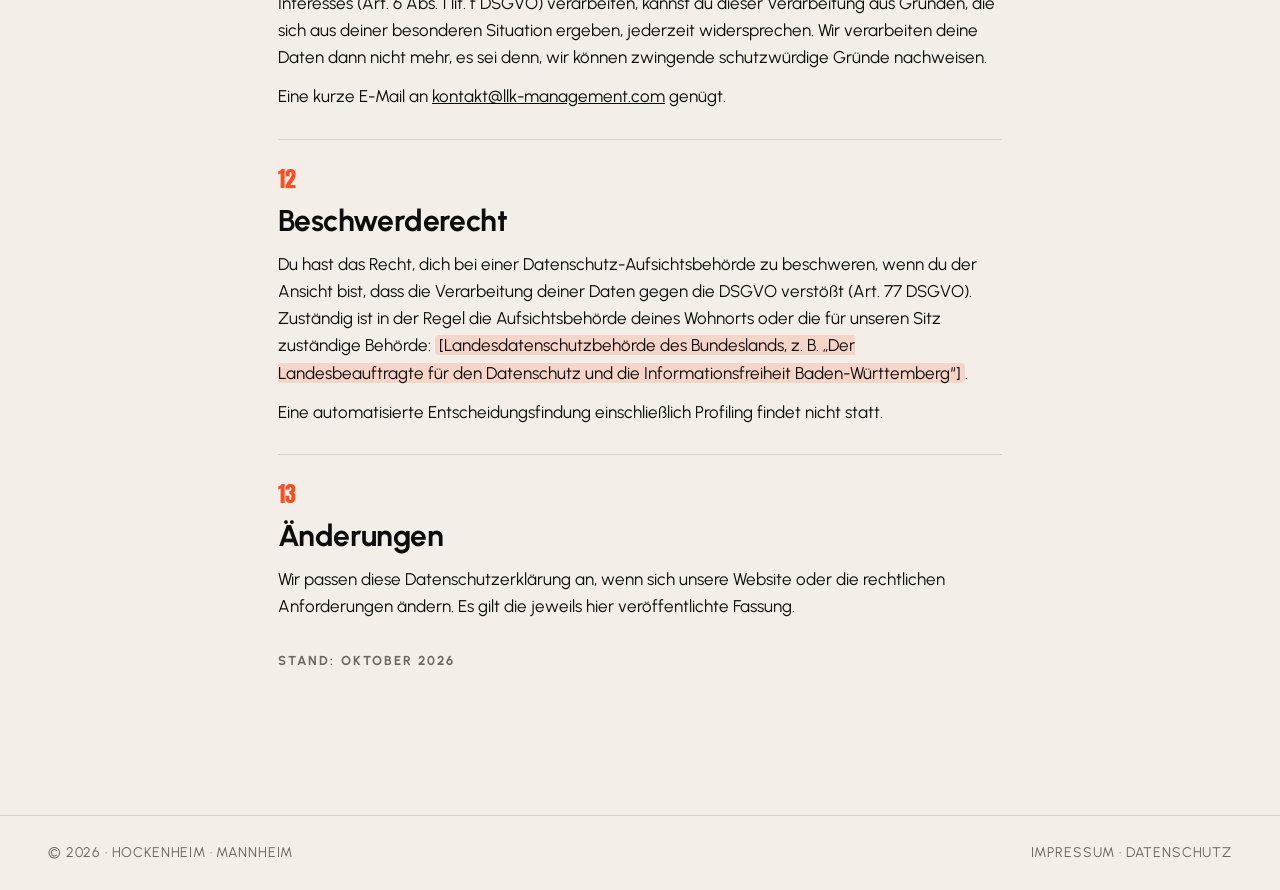
==== commit b9c75cef: "Update contact information in datenschutz.html" ====
--- a/datenschutz.html
+++ b/datenschutz.html
@@ -56,12 +56,12 @@
     <h2>Verantwortlicher</h2>
     <p>Verantwortlich für die Datenverarbeitung auf dieser Website im Sinne der Datenschutz-Grundverordnung (DSGVO) ist:</p>
     <p>LLK Management<br>
-    <mark>[Rechtsform, z. B. GbR]</mark>, vertreten durch <mark>[Vor- und Nachnamen der Gesellschafter]</mark><br>
-    <mark>[Straße Hausnummer]</mark><br>
-    <mark>[PLZ Ort]</mark><br>
+    <mark>David Laier & Joshua Lautscham & Anton Kretschmer GbR]</mark>, vertreten durch <mark>David Laier & Joshua Lautscham & Anton Kretschmer</mark><br>
+    <mark>In der Clamm 34</mark><br>
+    <mark>68766 Hockenheim</mark><br>
     Deutschland</p>
     <p>E-Mail: <a href="mailto:kontakt@llk-management.com">kontakt@llk-management.com</a><br>
-    Telefon: <mark>[Telefon]</mark></p>
+    Telefon: <mark>01512 1688342</mark></p>
     <p>Einen Datenschutzbeauftragten haben wir nicht benannt, da wir hierzu gesetzlich nicht verpflichtet sind. Bei Fragen zum Datenschutz erreichst du uns jederzeit unter der oben genannten E-Mail-Adresse.</p>
   </section>
 
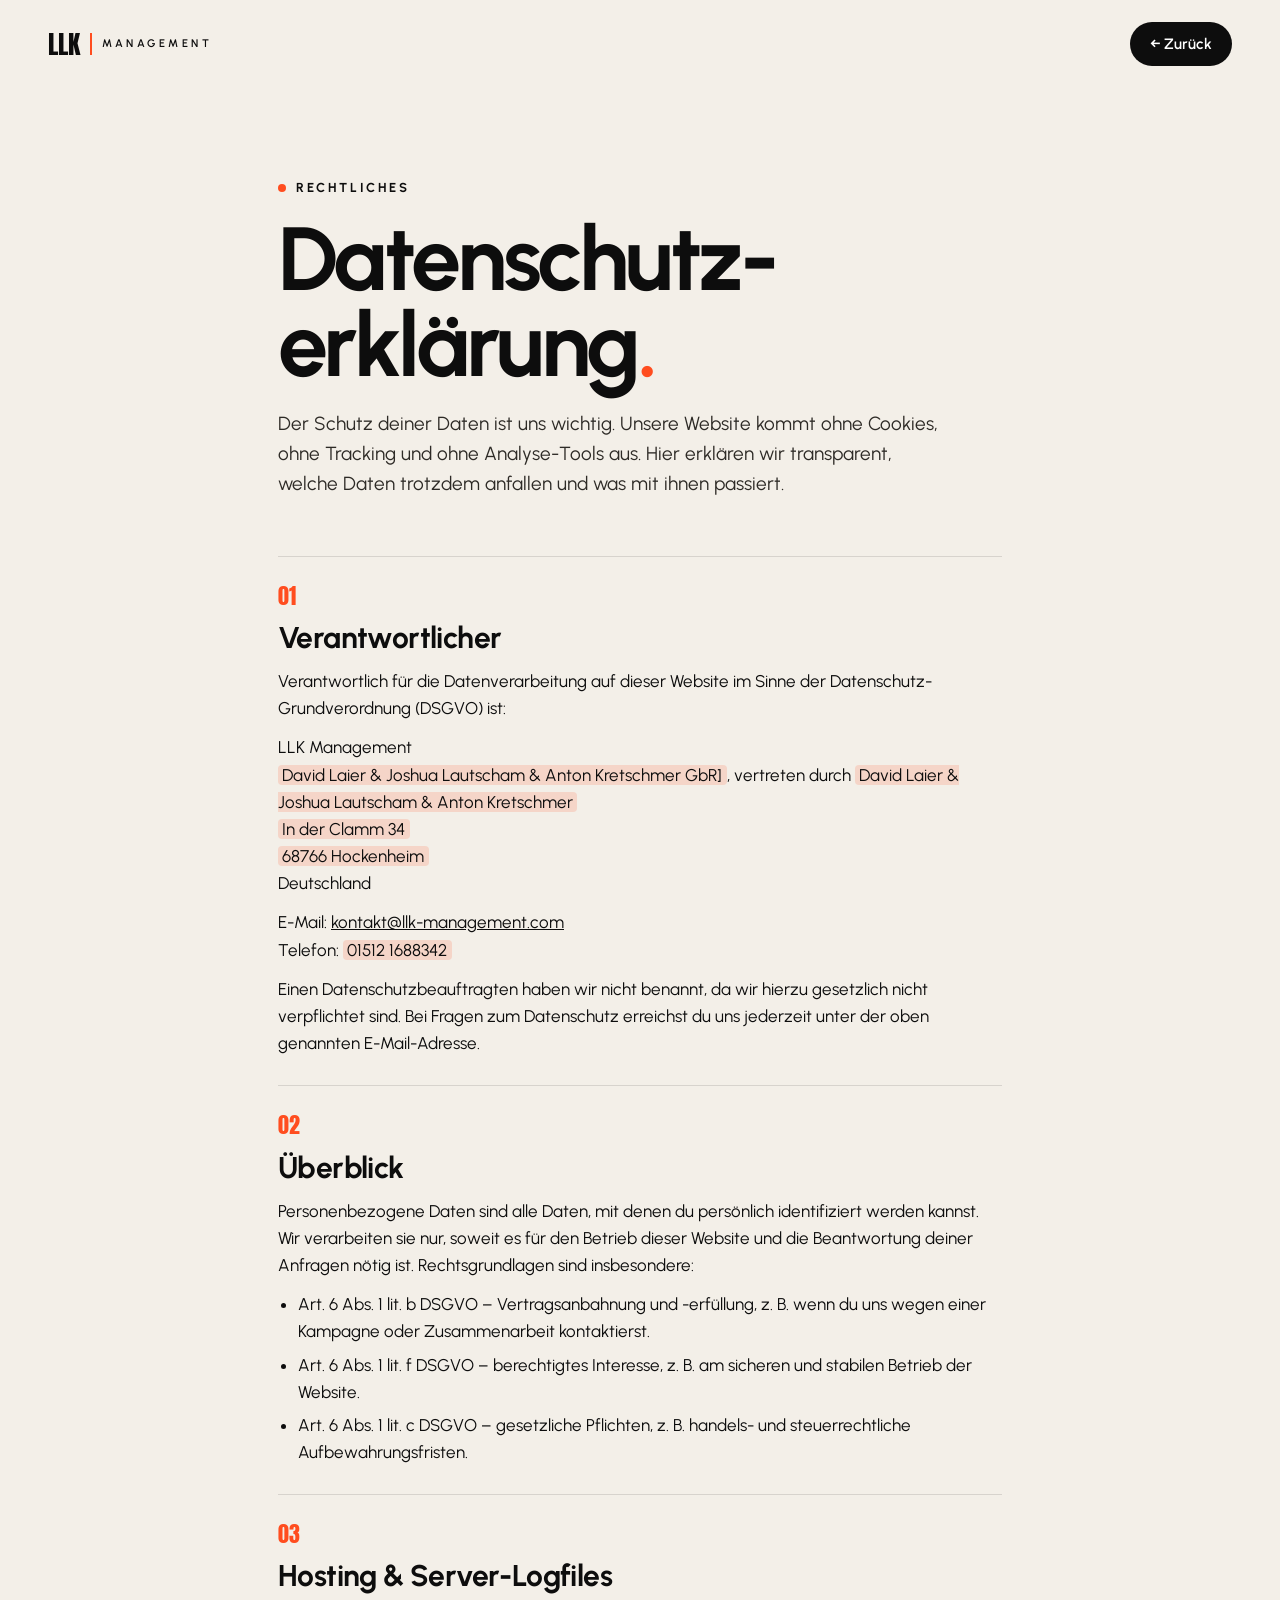
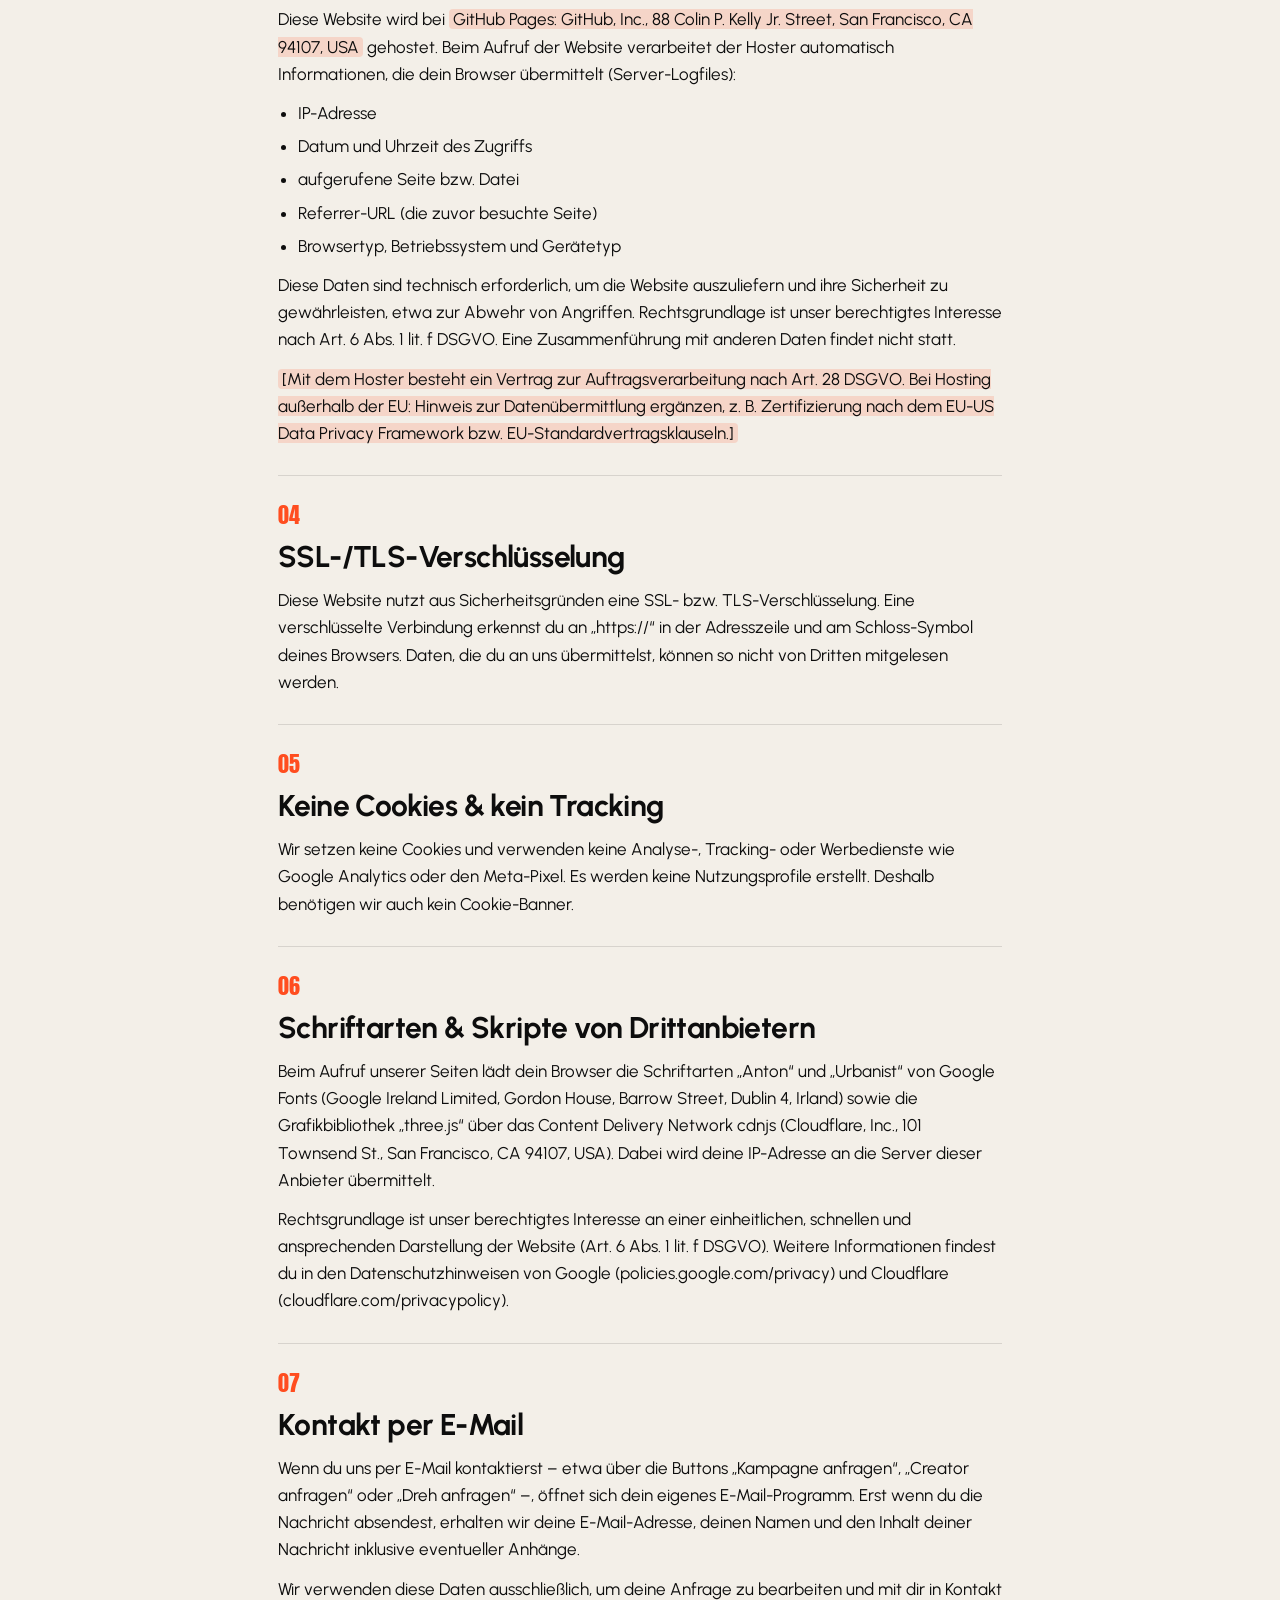
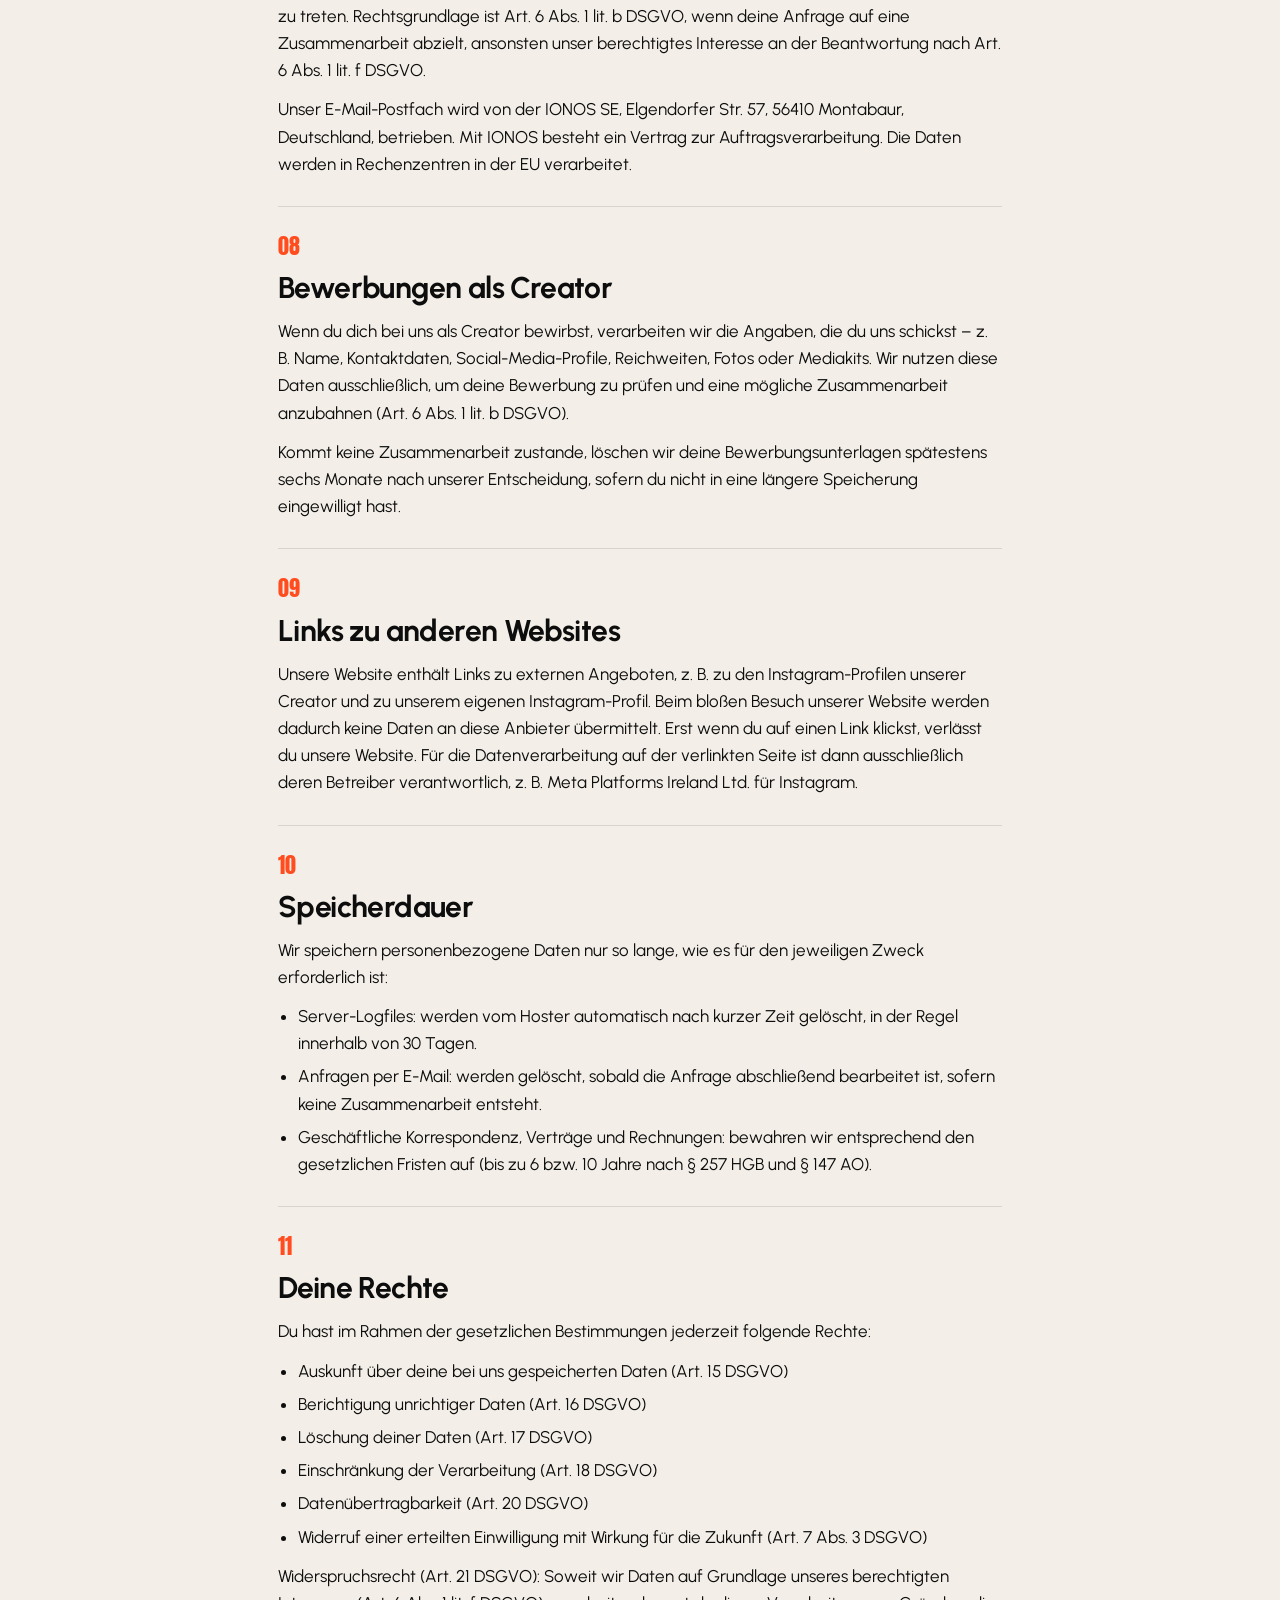
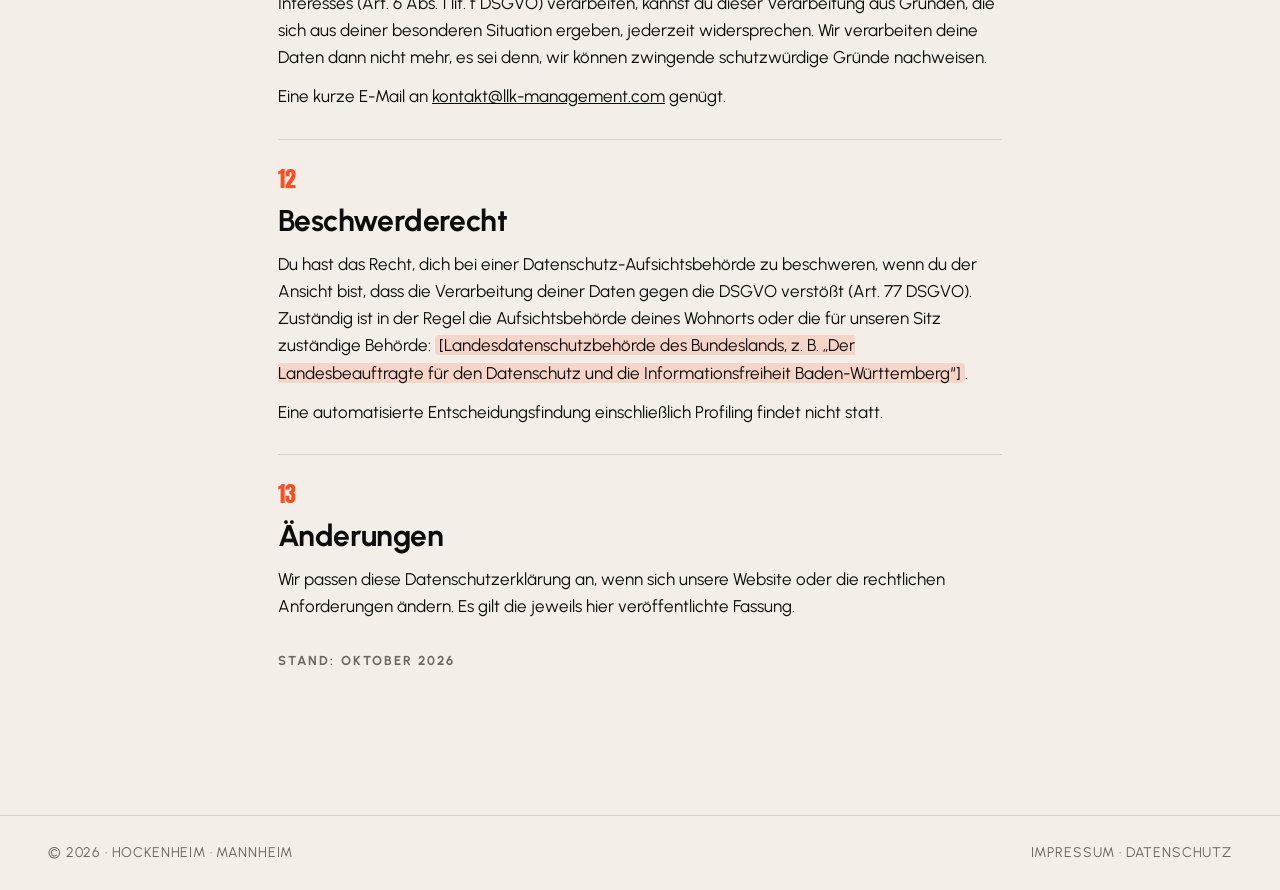
==== commit 830a2199: "Update datenschutz.html" ====
--- a/datenschutz.html
+++ b/datenschutz.html
@@ -79,7 +79,7 @@
   <section>
     <span class="num">03</span>
     <h2>Hosting &amp; Server-Logfiles</h2>
-    <p>Diese Website wird bei <mark>[Hoster eintragen, z. B. GitHub Pages: GitHub, Inc., 88 Colin P. Kelly Jr. Street, San Francisco, CA 94107, USA]</mark> gehostet. Beim Aufruf der Website verarbeitet der Hoster automatisch Informationen, die dein Browser übermittelt (Server-Logfiles):</p>
+    <p>Diese Website wird bei <mark> GitHub Pages: GitHub, Inc., 88 Colin P. Kelly Jr. Street, San Francisco, CA 94107, USA</mark> gehostet. Beim Aufruf der Website verarbeitet der Hoster automatisch Informationen, die dein Browser übermittelt (Server-Logfiles):</p>
     <ul>
       <li>IP-Adresse</li>
       <li>Datum und Uhrzeit des Zugriffs</li>
